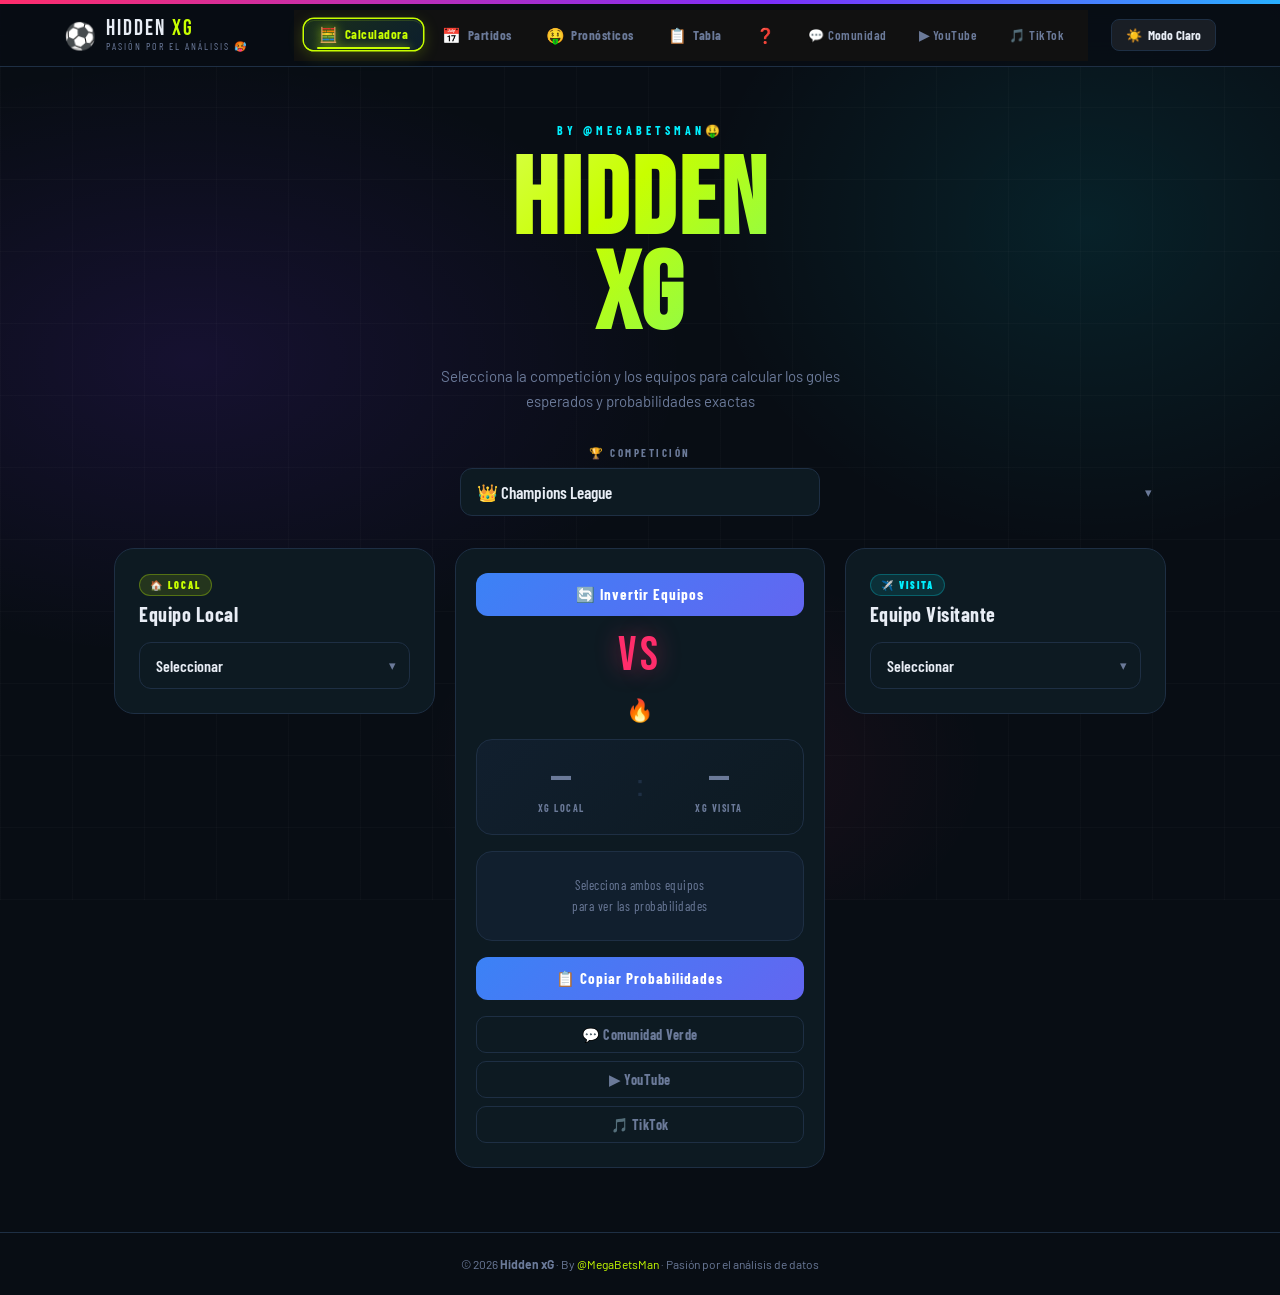
==== index.html @ baa1c7d9 "Add files via upload" ====
<!DOCTYPE html>
<html lang="es">
<head>
  <meta charset="UTF-8" />
  <meta name="viewport" content="width=device-width, initial-scale=1.0"/>
  <title>⚽Hidden xG🥵</title>
  <link rel="stylesheet" href="styles.css" />
  <link href="https://fonts.googleapis.com/css2?family=Bebas+Neue&family=Barlow+Condensed:wght@400;600;700;900&family=Barlow:wght@400;500;600&display=swap" rel="stylesheet">
</head>
<body>

<div class="bg-layer" aria-hidden="true">
  <div class="bg-gradient"></div>
  <div class="pitch-lines"></div>
</div>
<div class="top-bar" aria-hidden="true"></div>

<!-- ── NAVBAR ── -->
<nav>
  <div class="nav-inner">
    <div class="nav-brand">
      <span class="brand-icon">⚽</span>
      <div>
        <div class="brand-name">Hidden <span>xG</span></div>
        <div class="brand-sub">Pasión por el análisis 🥵</div>
      </div>
    </div>

    <button class="menu-toggle" id="menuOpen">
      <span class="tab-icon">☰</span>
    </button>

    <div class="sidebar-overlay" id="overlay"></div>

    <div class="nav-links" id="navLinks">
      <button class="menu-close" id="menuClose">×</button>
      
        <button class="nav-tab active" data-section="calc">
          <span class="tab-icon">🧮</span>
          <span class="tab-label">Calculadora</span>
        </button>
        <button class="nav-tab" data-section="matches">
          <span class="tab-icon">📅</span>
          <span class="tab-label">Partidos</span>
        </button>
        <button class="nav-tab" data-section="pronosticos">
          <span class="tab-icon">🤑</span>
          <span class="tab-label">Pronósticos</span>
        </button>
        <button class="nav-tab" data-section="tabla">
          <span class="tab-icon">📋</span>
          <span class="tab-label">Tabla</span>
        </button>
        <button class="nav-tab" data-section="tutorial">
          <span class="tab-icon">❓</span>
        </button>
        <a class="nav-link" href="https://chat.whatsapp.com/HLJLZfOYvfi7d8kvTk5khV" target="_blank" rel="noopener">💬 Comunidad</a>
        <a class="nav-link" href="https://www.youtube.com/@MegaBetsMan" target="_blank" rel="noopener">▶ YouTube</a>
        <a class="nav-link" href="https://www.tiktok.com/@megabetsman" target="_blank" rel="noopener">🎵 TikTok</a>

    </div>

    <button id="theme-toggle" class="theme-btn" aria-label="Cambiar modo">
      ☀️ <span>Modo Claro</span>
    </button>
  </div>
</nav>

<!-- ══════════ CALCULADORA ══════════ -->
<div class="section active" id="section-calc">
  <header class="hero" role="banner">
    <p class="hero-eyebrow">By @MegaBetsMan🤑</p>
    <h1 class="hero-title">Hidden<br><span>xG</span></h1>
    <p class="hero-sub">Selecciona la competición y los equipos para calcular los goles esperados y probabilidades exactas</p>
  </header>

  <main class="calculator-wrap">
      <!-- Competition Selector -->
  <div class="comp-selector-wrap">
    <label class="selector-label" for="competition">🏆 Competición</label>
    <div class="select-wrapper">
      <select id="competition">
        <!-- Europa -->        <!-- Europa -->
        <option value="ChampionsLeague">👑 Champions League</option>
        <!-- Aún NO
        <option value="EuropaLeague">👑 Europa League</option>
        <option value="ConferenceLeague">👑 Conference League</option> -->
        <option value="PremierLeague">🇽🇪 Premier League</option>

        <option value="LaLiga">🇪🇸 La Liga</option>
        <option value="SerieA">🇮🇹 Serie A</option>
        <option value="Bundesliga">🇩🇪 Bundesliga</option>
        <option value="Ligue1">🇫🇷 Ligue 1</option>
        <option value="PrimeiraLiga">🇵🇹 Primeira Liga</option>  
        <option value="Eredivise">🇳🇱 Eredivise</option>
        <option value="SüperLig">🇹🇷 Süper Lig</option>    
        <option value="JupilerProLeague">🇧🇪 Jupiler Pro League</option>
        <!-- Aún NO
        <option value="Superliga">🇩🇰 Superliga</option>
        <option value="Eliteserien">🇳🇴 Eliteserien</option>
        <option value="Allsvenskan">🇸🇪 Allsvenskan</option>-->
        <option value="LigathaAl">🇮🇱 Ligat ha'Al</option><!--
        <option value="_Premier League">🇺🇦 Premier League</option> --><!-- Ucrania xd-->
         
         
        <option value="Championship">🇽🇪 Championship</option>
        <!-- Aún NO
        <option value="SerieB">🇮🇹 Serie B</option>
        <option value="LaLigaHypermotion">🇪🇸 LaLiga Hypermotion</option> -->
        <option value="_2Bundesliga">🇩🇪 2. Bundesliga</option>
        <!-- Aún NO
        <option value="_1División">🇩🇰 1. División</option>        

        <option value="EFLCup">🏆🇽🇪 EFL Cup</option> -->
        <option value="FACup">🏆🇽🇪 FA Cup</option>
        <option value="CopaDelRey">🏆🇪🇸 Copa del Rey</option><!-- Aún NO
        <option value="CopaDeItalia">🏆🇮🇹 Copa de Italia</option>
        <option value="Pokal">🏆🇩🇪 Pokal</option> -->
        <!-- Aún NO
        <option value="ChampionsLeagueFemenina">👑 Champions League Femenina</option>
        <option value="WSL">🇽🇪 WSL</option>
        <option value="Liga F">🇪🇸 Liga F</option> -->

        <!-- América-->
        <option value="CopaLibertadores">👑 Copa Libertadores</option>         
        <option value="CopaSudamericana">👑 Copa Sudamericana</option>

        <option value="LigaProfesional">🇦🇷 Liga Profesional</option>        
        <option value="SerieABetano">🇧🇷 Serie A Betano</option>
        <option value="LigaMX">🇲🇽 Liga MX</option><!-- Aún NO
        <option value="MLS">🇺🇸 MLS</option>       
        //<option value="LigaAUF">🇺🇾 Liga AUF</option> 
        <option value="PrimeraA">🇨🇴 Primera A</option>  -->
        <option value="Liga1">🇵🇪 Liga 1</option><!-- Aún NO
        <option value="LigaPro">🇪🇨 LigaPro</option>
        <option value="PrimeraDivisión">🇵🇾 Primera División</option>
        <option value="LigaDePrimera">🇨🇱 Liga de Primera</option>  -->

        <option value="BrasileiraoSerieB">🇧🇷 Brasileirao Serie B</option>
        <!-- Aún NO
        <option value="CopaFGF">🇧🇷 Copa FGF</option>

        <option value="CopaBetanoDoBrasil">🏆🇧🇷 Copa Betano Do Brasil</option>
        <option value="CopaArgentina">🏆🇦🇷 Copa Argentina</option>
        <option value="LeaguesCup">🏆 Leagues Cup</option>

        //Asia
        <option value="LigaDeCampeonesAFC">👑 Liga de Campeones AFC</option>
        <option value="AFCChampionsLeague2">👑 AFC Champions League 2</option>
      -->
        <option value="J1League">🇯🇵 J1 League</option><!-- Aún NO
        <option value="UAELeague">🇦🇪 UAE League</option>-->
        <option value="SaudiProLeague">🇸🇦 Saudi Pro League</option>
        <option value="QatarStarsLeague">🇶🇦 Qatar Stars League</option><!-- Aún NO
        <option value="ChineseSuperLeague">🇨🇳 Chinese Super League</option>
        //África-->
        <option value="EgyptianPremierLeague">🇪🇬 Egyptian Premier League</option><!-- Aún NO
        <option value="BetwayPremiership">🇸🇩 Betway Premiership</option>
        //FIFA
        <option value="Mundial">🏆👑 Mundial</option>
        <option value="MundialDeClubes">🏆👑 Mundial de Clubes</option>
        <option value="Eurocopa">🏆 Eurocopa</option>
        <option value="CopaAmerica">🏆 Copa América</option>
        <option value="CopaOro">🏆 Copa Oro</option>
        <option value="CopaDeÁfricaDeNaciones">🏆 Copa de África de Naciones</option>
        <option value="CampeonatoAfricanoDeNaciones">🏆 Campeonato Africano de Naciones</option>

        <option value="NationsLeague">🏆 Nations League</option>
        <option value="NationsLeagueFemenina">🏆 Nations League Femenina</option>

        <option value="EurocopaFemenina">🏆 Eurocopa Femenina</option>
        <option value="CopaAmericaFemenina">🏆 Copa América Femenina</option>

        <option value="ClasificacionCONMEBOL">🌎 Clasificacion CONMEBOL</option>
        <option value="ClasificacionUEFA">🌎 Clasificacion UEFA</option>
        <option value="ClasificacionCONCACAF">🌎 Clasificacion CONCACAF</option>
        <option value="ClasificacionAFC">🌎 Clasificacion AFC</option>

        <option value="JuegosOlímpicos">🏆 Juegos Olímpicos</option>
        <option value="MundialSub20">🏆 Mundial Sub20</option>
        <option value="Mundial Femenino">🏆 Mundial Femenino</option>-->
      </select>
      <span class="select-arrow" aria-hidden="true">▾</span>
    </div>
  </div>

  <!-- VS Arena -->
  <div class="vs-arena">

    <!-- LOCAL -->
    <div class="team-panel home">
      <div class="team-panel-header">
        <span class="team-badge home-badge">🏠 LOCAL</span>
        <h3 class="team-title" id="local-title">Equipo Local</h3>
      </div>
      <div class="select-wrapper">
        <select id="local" aria-label="Equipo local"></select>
        <span class="select-arrow" aria-hidden="true">▾</span>
      </div>
      <div class="stats-card" id="StatsLocal">
        <div class="stat-row">
          <span class="stat-lbl">⚽ Goles a Favor</span>
          <span class="stat-val" id="stat-local-atk">—</span>
        </div>
        <div class="stat-row">
          <span class="stat-lbl">🛡 Goles en Contra</span>
          <span class="stat-val" id="stat-local-def">—</span>
        </div>
      </div>
    </div>

    <!-- CENTER -->
    <div class="center-panel">
      
      <button id="swapBtn" class="btn-copiar" type="button">🔄 Invertir Equipos</button>
      <div class="vs-badge">VS</div>
      <div class="vs-fire" aria-hidden="true">🔥</div>

      <!-- xG Result -->
      <div class="xg-display" id="xg-display">
        <div class="xg-score-row">
          <div class="xg-team-score home-score">
            <span class="xg-num" id="xg-num-local">—</span>
            <span class="xg-lbl">xG Local</span>
          </div>
          <div class="xg-divider">:</div>
          <div class="xg-team-score away-score">
            <span class="xg-num" id="xg-num-visita">—</span>
            <span class="xg-lbl">xG Visita</span>
          </div>
        </div>
        <!-- Hidden p kept for script.js compatibility -->
        <p id="xgLocal" style="display:none"></p>
      </div>
      
      <!-- Probabilities -->
        <div class="toCopiar probs-card" id="probs-card">
          <div class="probs-placeholder"><span>Selecciona ambos equipos<br>para ver las probabilidades</span></div>
          <p id="xgVisita"></p>
        </div>
        <div id="miContenedor">
          <button id="btnCopiar" class="btn-copiar">📋 Copiar Probabilidades</button>
        </div>
        <div class="social-links">
          <a class="social-btn wsp" href="https://chat.whatsapp.com/HLJLZfOYvfi7d8kvTk5khV" target="_blank" rel="noopener">💬 Comunidad Verde</a>
          <a class="social-btn yt" href="https://www.youtube.com/@MegaBetsMan" target="_blank" rel="noopener">▶ YouTube</a>
          <a class="social-btn tt" href="https://www.tiktok.com/@megabetsman" target="_blank" rel="noopener">🎵 TikTok</a>
        </div>
      </div>
      <div class="team-panel away">
        <div class="team-panel-header">
          <span class="team-badge away-badge">✈️ VISITA</span>
          <h3 class="team-title" id="visita-title">Equipo Visitante</h3>
        </div>
        <div class="select-wrapper">
          <select id="visita" aria-label="Equipo visitante"></select>
          <span class="select-arrow" aria-hidden="true">▾</span>
        </div>
        <div class="stats-card" id="StatsVisita">
          <div class="stat-row">
            <span class="stat-lbl">⚽ Goles a Favor</span>
            <span class="stat-val" id="stat-visita-atk">—</span>
          </div>
          <div class="stat-row">
            <span class="stat-lbl">🛡 Goles en Contra</span>
            <span class="stat-val" id="stat-visita-def">—</span>
          </div>
        </div>
      </div>
    </div>
  </main>
</div>


<!--  ════════════════════════════════════════════════════════
   MÓDULO 2 — PARTIDOS
   ════════════════════════════════════════════════════════ -->
<div class="section" id="section-matches">
  <main>
    <section class="matches-section" id="matches-section">
      <div class="matches-header">
        <div class="matches-title-row">
          <h2 class="matches-title">📅 Partidos</h2>
          <div class="matches-live-dot" id="matches-live-dot"></div>
        </div>
        <!-- ══════════ ERROR ══════════ 
        <p class="matches-sub">Resultados en vivo · Actualización cada 60 seg</p>-->
      </div>
      <div class="matches-tabs" role="tablist">
        <button class="m-tab active" data-filter="all" role="tab" aria-selected="true">🌐 Todos</button>
        
<!-- ══════════ ERROR ══════════ 
        <button class="m-tab" data-filter="live" role="tab" aria-selected="false">🔴 En Vivo <span class="live-count" id="live-count"></span></button>
-->
        <button class="m-tab" data-filter="finished" role="tab" aria-selected="false">✅ Finalizados</button>
        <button class="m-tab" data-filter="favorites" role="tab" aria-selected="false">⭐ Favoritos <span class="fav-count" id="fav-count"></span></button>
      </div>

<!-- ══════════ ERROR ══════════ 
      <div class="api-notice" id="api-notice">
        <span>🔑</span>
        <div><strong>Modo demostración</strong> — Para datos reales añade tu API key de <a href="https://dashboard.api-football.com" target="_blank" rel="noopener">api-football.com</a> en <code>matches.js</code>.</div>
        <button class="api-notice-close" onclick="this.parentElement.remove()">✕</button>
      </div>
--><!--NEW-->
<div class="date-nav" id="date-nav">
  <button class="date-btn" id="date-prev">‹</button>
  <span class="date-label" id="date-label"></span>
  <button class="date-btn" id="date-next">›</button>
</div>
      <p class="matches-click-tip">👇🏻 Haz clic en cualquier partido para ver las probabilidades xG</p>
      <div class="matches-list" id="matches-list">

        <div class="matches-loading" id="matches-loading">
          <div class="spinner"></div>
          <span>Cargando partidos…</span>
        </div>
        
      </div>
    </section>
  </main>
</div>

<!--  ════════════════════════════════════════════════════════
   MÓDULO 3 — ══════════ PRONÓSTICOS ══════════
   ════════════════════════════════════════════════════════ -->
<div class="section" id="section-pronosticos">
  <main class="section-inner">
    <div class="pron-header">
      <h2 class="pron-title">🤑 Pronósticos Sugeridos</h2>
      <p class="pron-sub">Picks ordenados por la mayor diferencia de probabilidad entre un equipo y su rival</p>
    </div>
    <div id="pron-list" class="pron-list">
      <div class="pron-loading">
        <div class="spinner"></div>
        <span>Esperando partidos…</span>
      </div>
    </div>
  </main>`;
  <!--
  <main class="section-inner">
    <div class="section-placeholder">
      <div class="placeholder-icon">🤑</div>
      <h2>Pronósticos Sugeridos</h2>
      <p>Próximamente — análisis automático de los mejores picks del día.</p>
    </div>
  </main>
-->
</div>

<!-- ══════════ TABLA ══════════ -->
<div class="section" id="section-tabla">
  <main class="section-inner">
    <div class="tabla-header">
      <h2 class="tabla-title">📋 Tabla de Equipos</h2>
      <p class="tabla-sub">Ordenados por <strong>Índice xG</strong> (Ataque + Defensa [EN CAMPO NEUTRAL]), de mayor a menor</p>
    </div>
    <div class="tabla-league-selector">
      <label class="selector-label" for="tabla-liga">🏆 Selecciona una Liga</label>
      <div class="select-wrapper tabla-select-wrap">
        <select id="tabla-liga">
            <!-- Europa -->        <!-- Europa -->
        <option value="ChampionsLeague">👑 Champions League</option>
        <!-- Aún NO
        <option value="EuropaLeague">👑 Europa League</option>
        <option value="ConferenceLeague">👑 Conference League</option> -->
        <option value="PremierLeague">🇽🇪 Premier League</option>

        <option value="LaLiga">🇪🇸 La Liga</option>
        <option value="SerieA">🇮🇹 Serie A</option>
        <option value="Bundesliga">🇩🇪 Bundesliga</option>
        <option value="Ligue1">🇫🇷 Ligue 1</option>
        <option value="PrimeiraLiga">🇵🇹 Primeira Liga</option>  
        <option value="Eredivise">🇳🇱 Eredivise</option>
        <option value="SüperLig">🇹🇷 Süper Lig</option>    
        <option value="JupilerProLeague">🇧🇪 Jupiler Pro League</option>
        <!-- Aún NO
        <option value="Superliga">🇩🇰 Superliga</option>
        <option value="Eliteserien">🇳🇴 Eliteserien</option>
        <option value="Allsvenskan">🇸🇪 Allsvenskan</option>-->
        <option value="LigathaAl">🇮🇱 Ligat ha'Al</option><!--
        <option value="_Premier League">🇺🇦 Premier League</option> --><!-- Ucrania xd-->
         
         
        <option value="Championship">🇽🇪 Championship</option>
        <!-- Aún NO
        <option value="SerieB">🇮🇹 Serie B</option>
        <option value="LaLigaHypermotion">🇪🇸 LaLiga Hypermotion</option> -->
        <option value="_2Bundesliga">🇩🇪 2. Bundesliga</option>
        <!-- Aún NO
        <option value="_1División">🇩🇰 1. División</option>        

        <option value="EFLCup">🏆🇽🇪 EFL Cup</option> -->
        <option value="FACup">🏆🇽🇪 FA Cup</option>
        <option value="CopaDelRey">🏆🇪🇸 Copa del Rey</option><!-- Aún NO
        <option value="CopaDeItalia">🏆🇮🇹 Copa de Italia</option>
        <option value="Pokal">🏆🇩🇪 Pokal</option> -->
        <!-- Aún NO
        <option value="ChampionsLeagueFemenina">👑 Champions League Femenina</option>
        <option value="WSL">🇽🇪 WSL</option>
        <option value="Liga F">🇪🇸 Liga F</option> -->

        <!-- América-->
        <option value="CopaLibertadores">👑 Copa Libertadores</option>         
        <option value="CopaSudamericana">👑 Copa Sudamericana</option>

        <option value="LigaProfesional">🇦🇷 Liga Profesional</option>        
        <option value="SerieABetano">🇧🇷 Serie A Betano</option>
        <option value="LigaMX">🇲🇽 Liga MX</option><!-- Aún NO
        <option value="MLS">🇺🇸 MLS</option>       
        //<option value="LigaAUF">🇺🇾 Liga AUF</option> 
        <option value="PrimeraA">🇨🇴 Primera A</option>  -->
        <option value="Liga1">🇵🇪 Liga 1</option><!-- Aún NO
        <option value="LigaPro">🇪🇨 LigaPro</option>
        <option value="PrimeraDivisión">🇵🇾 Primera División</option>
        <option value="LigaDePrimera">🇨🇱 Liga de Primera</option>  -->

        <option value="BrasileiraoSerieB">🇧🇷 Brasileirao Serie B</option>
        <!-- Aún NO
        <option value="CopaFGF">🇧🇷 Copa FGF</option>

        <option value="CopaBetanoDoBrasil">🏆🇧🇷 Copa Betano Do Brasil</option>
        <option value="CopaArgentina">🏆🇦🇷 Copa Argentina</option>
        <option value="LeaguesCup">🏆 Leagues Cup</option>

        //Asia
        <option value="LigaDeCampeonesAFC">👑 Liga de Campeones AFC</option>
        <option value="AFCChampionsLeague2">👑 AFC Champions League 2</option>
      -->
        <option value="J1League">🇯🇵 J1 League</option><!-- Aún NO
        <option value="UAELeague">🇦🇪 UAE League</option>-->
        <option value="SaudiProLeague">🇸🇦 Saudi Pro League</option>
        <option value="QatarStarsLeague">🇶🇦 Qatar Stars League</option><!-- Aún NO
        <option value="ChineseSuperLeague">🇨🇳 Chinese Super League</option>
        //África-->
        <option value="EgyptianPremierLeague">🇪🇬 Egyptian Premier League</option><!-- Aún NO
        <option value="BetwayPremiership">🇸🇩 Betway Premiership</option>
        //FIFA
        <option value="Mundial">🏆👑 Mundial</option>
        <option value="MundialDeClubes">🏆👑 Mundial de Clubes</option>
        <option value="Eurocopa">🏆 Eurocopa</option>
        <option value="CopaAmerica">🏆 Copa América</option>
        <option value="CopaOro">🏆 Copa Oro</option>
        <option value="CopaDeÁfricaDeNaciones">🏆 Copa de África de Naciones</option>
        <option value="CampeonatoAfricanoDeNaciones">🏆 Campeonato Africano de Naciones</option>

        <option value="NationsLeague">🏆 Nations League</option>
        <option value="NationsLeagueFemenina">🏆 Nations League Femenina</option>

        <option value="EurocopaFemenina">🏆 Eurocopa Femenina</option>
        <option value="CopaAmericaFemenina">🏆 Copa América Femenina</option>

        <option value="ClasificacionCONMEBOL">🌎 Clasificacion CONMEBOL</option>
        <option value="ClasificacionUEFA">🌎 Clasificacion UEFA</option>
        <option value="ClasificacionCONCACAF">🌎 Clasificacion CONCACAF</option>
        <option value="ClasificacionAFC">🌎 Clasificacion AFC</option>

        <option value="JuegosOlímpicos">🏆 Juegos Olímpicos</option>
        <option value="MundialSub20">🏆 Mundial Sub20</option>
        <option value="Mundial Femenino">🏆 Mundial Femenino</option>-->
      </select>
        <span class="select-arrow" aria-hidden="true">▾</span>
      </div>
    </div>

    <div id="tabla-container" class="tabla-container">
      <div class="tabla-empty-state">
        <span class="tabla-empty-icon">👆</span>
        <p>Selecciona una liga para ver la tabla</p>
      </div>
    </div>

  </main>
</div>

<!--SECTION little AYUDA-->
<div class="section" id="section-tutorial">
  <main class="section-inner">
    <div class="ayuda-container">
      <header class="ayuda-header">
        <h2>Tutorial de cómo GANAR 🤑</h2>
        <p>Añadamos más emoción a cada partido.</p>
      </header>
  
      <div class="ayuda-grid">
        <div class="ayuda-card"><br><br>
          <div class="icon">🌞</div>
          <h3>1. Usar sólo dinero que no duela perder</h3>
        <!--
          <p>Pero con las estadísticas avanzadas como <strong>xG</strong> y <strong>xGOT</strong> podremos hallar tendencias ofensivas para cada equipo.</p>
    -->    
        </div>
  
        <div class="ayuda-card"><br><br>
          <div class="icon">🆓</div>
          <h3>2. Hacer caso a los picks GRATUITOS</h3>
<!--
          <p>Utiliza plataformas como SofaScore u Opta. Automatiza la extracción de datos con scripts para identificar patrones antes que nadie.</p>
    -->    
        </div>
  
        <div class="ayuda-card warning"><br><br>
          <div class="icon">🥺</div>
          <h3>3. Unirse a la comunidad para ajustar juntos</h3>
    <!--
          <p>La estadística es un apoyo, no una garantía. El fútbol es maravillosamente impredecible y nunca se tendrá una certeza absoluta sobre un resultado.</p>
        -->
        </div>
      </div>
  
      <footer class="ayuda-footer"><br><br>
        <h1><strong>Nota de Salud:</strong> El análisis deportivo es un hobby apasionante, pero el exceso puede ser dañino. Mantén el equilibrio. La mejor jugada es tener buena salud. 🛡️</h1>
      </footer>
    </div>
  </main>
</div>

<footer class="site-footer">
  <p>© 2026 <strong>Hidden xG</strong> · By <a href="https://www.youtube.com/@MegaBetsMan" target="_blank">@MegaBetsMan</a> · Pasión por el análisis de datos</p>
</footer>

<script src="script.js"></script>
<script src="matches.js"></script>

<script>
(function() {
  /* ── Stats patch ── */
  function patchStats(id, atkId, defId) {
    const el = document.getElementById(id);
    if (!el) return;
    const obs = new MutationObserver(() => {
      const html = el.innerHTML;
      const atkM = html.match(/Goles a Favor:\s*([\d.\-]+)/);
      const defM = html.match(/Goles en Contra:\s*([\d.\-]+)/);
      const aEl = document.getElementById(atkId);
      const dEl = document.getElementById(defId);
      if (aEl && atkM) aEl.textContent = atkM[1];
      if (dEl && defM) dEl.textContent = defM[1];
      el.style.display = 'none';
    });
    obs.observe(el, { childList: true, subtree: true, characterData: true });
  }
  patchStats('StatsLocal',  'stat-local-atk',  'stat-local-def');
  patchStats('StatsVisita', 'stat-visita-atk', 'stat-visita-def');

  /* ── xG score patch ── */
  const xgLocalEl = document.getElementById('xgLocal');
  const numLocal  = document.getElementById('xg-num-local');
  const numVisita = document.getElementById('xg-num-visita');
  new MutationObserver(() => {
    const raw   = xgLocalEl.textContent.trim();
    const parts = raw.split(' vs ');
    if (parts.length === 2) {
      numLocal.textContent  = parts[0];
      numVisita.textContent = parts[1];
      const l = parseFloat(parts[0]), v = parseFloat(parts[1]);
      numLocal.style.color  = l > v ? 'var(--lime)' : l < v ? 'var(--muted-fg)' : 'var(--cyan)';
      numVisita.style.color = v > l ? 'var(--lime)' : v < l ? 'var(--muted-fg)' : 'var(--cyan)';
      document.getElementById('xg-display').classList.add('has-result');
      document.getElementById('probs-card').classList.add('has-result');
    }
  }).observe(xgLocalEl, { childList: true, subtree: true, characterData: true });

  /* ── Theme label sync ── */
  const themeBtn = document.getElementById('theme-toggle');
  if (themeBtn) {
    themeBtn.addEventListener('click', () => {
      const isLight = document.body.classList.contains('light-mode');
      const span = themeBtn.querySelector('span');
      if (span) span.textContent = isLight ? 'Modo Claro' : 'Modo Oscuro';
    });
  }


  /* ── Ordenar competiciones alfabéticamente ── */
  document.querySelectorAll('select#competition, select#tabla-liga').forEach(sel => {
    const placeholder = sel.querySelector('option[value=""]');
    const opts = Array.from(sel.querySelectorAll('option:not([value=""])'));
    opts.sort((a, b) =>
      a.textContent.replace(/[^\p{L}\p{N} ]/gu, '').trim()
        .localeCompare(b.textContent.replace(/[^\p{L}\p{N} ]/gu, '').trim(), 'es', { sensitivity: 'base' })
    );
    sel.innerHTML = '';
    if (placeholder) sel.appendChild(placeholder);
    opts.forEach(o => sel.appendChild(o));
  });
  
})();

</script>

</body>
</html>
---- styles.css ----
/* ═══════════════════════════════════════════════════
   HIDDEN xG — PREMIUM REDESIGN
   Preserva todas las variables y clases del script.js
   ═══════════════════════════════════════════════════ */

/* ── GOOGLE FONTS (fallback si no carga el link en HTML) */
@import url('https://fonts.googleapis.com/css2?family=Bebas+Neue&family=Barlow+Condensed:wght@400;600;700;900&family=Barlow:wght@400;500;600&display=swap');

/* ── TOKENS DARK (default) ─────────────────────────── */
:root {
  /* Brand palette — idénticas a las originales */
  --lime:   #C8FF00;
  --cyan:   #00F0FF;
  --reallyhot: #FF2D6B; 
  --hot:    #2dfff4; /*--hot:    #FF2D6B;*/
  --purple: #7B2FFF;
  --orange: #FF6B00;
  --dark:   #050A0E;
  --card:   #0D1A22;
  --glass:  rgba(255,255,255,0.07);

  /* Semantic tokens dark */
  --bg-body:      #080D14;
  --bg-card:      #0D1A22;
  --bg-card2:     #111f2e;
  --text-main:    #E8EDF5;
  --text-muted:   #6B7A99;
  --border-color: #1e2f44;
  --muted-fg:     #6B7A99;

  /* Glow shortcuts */
  --glow-lime:   0 0 24px rgba(200,255,0,0.35);
  --glow-cyan:   0 0 24px rgba(0,240,255,0.35);
  --glow-hot:    0 0 24px rgba(45, 223, 255, 0.45);
  --glow-reallyhot:    0 0 24px rgba(255,45,107,0.45);
}

/*CSS rápido: NEW*/
.date-nav {
  display: flex; align-items: center; justify-content: center;
  gap: 12px; margin-bottom: 1rem;
}
.date-btn {
  background: var(--bg-card2); border: 1.5px solid var(--border-color);
  border-radius: 8px; color: var(--text-main);
  font-size: 20px; width: 36px; height: 36px;
  cursor: pointer; transition: all 0.2s;
}
.date-btn:hover { border-color: var(--lime); color: var(--lime); }
.date-label {
  font-family: 'Bebas Neue', sans-serif;
  font-size: 20px; letter-spacing: 1px; color: var(--text-main);
  min-width: 120px; text-align: center;
}

/* ── MENUCITO ──────────────────────────────────── */
@media (max-width: 768px) {
  /* Botón para abrir: asegúrate que sea visible */
  .menu-toggle {
    display: block !important;
    position: fixed;
    top: 15px;
    left: 15px;
    z-index: 1100; /* Por encima de todo */
    background: #32cd32; /* Tu color lima */
    color: black;
    border: none;
    border-radius: 5px;
    padding: 10px 15px;
    font-weight: bold;
  }

  /* El Menú Lateral */
  .nav-links {
    display: flex !important; /* Forzamos el flex */
    flex-direction: column !important;
    position: fixed !important;
    top: 0;
    left: 0;
    width: 280px; 
    height: 100vh;
    background: #111 !important; /* Fondo sólido para que no sea transparente */
    z-index: 2000 !important; /* MUY ALTO para estar sobre el overlay */
    padding: 80px 20px 20px 20px;
    transition: transform 0.4s cubic-bezier(0.4, 0, 0.2, 1);
    transform: translateX(-110%); /* Aseguramos que esté fuera */
    box-shadow: 10px 0 20px rgba(0,0,0,0.8);
    overflow-y: auto; /* Por si tienes muchas ligas, que se pueda hacer scroll */
  }

  /* CLASE ACTIVA: Esta es la que hace que aparezca */
  .nav-links.active {
    transform: translateX(0) !important;
  }

  /* La capa oscura (Overlay) */
  .sidebar-overlay {
    position: fixed;
    top: 0;
    left: 0;
    width: 100%;
    height: 100%;
    background: rgba(0, 0, 0, 0.8);
    z-index: 1500 !important; /* Debajo del menú (2000), pero sobre el resto */
    display: none;
  }

  .sidebar-overlay.active {
    display: block !important;
  }

  /* Ajuste de los botones para que ocupen el ancho */
  .nav-tab, .nav-link {
    display: flex !important;
    width: 100%;
    margin-bottom: 10px;
    padding: 15px !important;
    background: rgba(255,255,255,0.05);
    border-radius: 8px;
    text-align: left;
    color: white !important;
    text-decoration: none;
  }
}

/* --- DISEÑO DESKTOP (Tu estilo actual mejorado) --- */
.nav-links {
  display: flex;
  align-items: center;
  gap: 15px;
  background: #111;
  padding: 10px;
}
.menu-toggle, .menu-close { display: none; } /* Escondidos en PC */

/* --- DISEÑO MÓVIL (Menú Lateral) --- */
@media (max-width: 768px) {
  .menu-toggle {
    display: block;
    position: fixed;
    top: 15px;
    left: 15px;
    z-index: 100;
    background: var(--lime, #32cd32);
    border: none;
    border-radius: 8px;
    padding: 8px 12px;
    font-size: 24px;
    cursor: pointer;
  }

  .nav-links {
    position: fixed;
    top: 0;
    left: 0;
    width: 280px; /* Ancho del menú */
    height: 100vh;
    flex-direction: column;
    align-items: flex-start;
    background: #0f121a; /* Color oscuro profesional */
    z-index: 1000;
    padding: 60px 20px;
    transition: transform 0.3s ease-in-out;
    transform: translateX(-100%); /* Escondido a la izquierda */
    box-shadow: 5px 0 15px rgba(0,0,0,0.5);
  }

  .nav-links.active {
    transform: translateX(0); /* Se desliza hacia adentro */
  }

  .menu-close {
    display: block;
    position: absolute;
    top: 15px;
    right: 15px;
    font-size: 30px;
    color: white;
    background: none;
    border: none;
  }

  .sidebar-overlay {
    display: none;
    position: fixed;
    top: 0;
    left: 0;
    width: 100vw;
    height: 100vh;
    background: rgba(0,0,0,0.7);
    z-index: 999;
  }

  .sidebar-overlay.active { display: block; }

  /* Ajuste de botones dentro del menú */
  .nav-tab, .nav-link {
    width: 100%;
    justify-content: flex-start;
    padding: 12px;
    border-bottom: 1px solid #222;
  }
}

/* ── TOKENS LIGHT ──────────────────────────────────── */
.light-mode {
  --lime:   #5a8000;
  --cyan:   #006b73;
  --dark:   #d4eaf7;
  --card:   #ffffff;
  --glass:  rgba(0,0,0,0.06);

  --bg-body:      #f0f4f8;
  --bg-card:      #ffffff;
  --bg-card2:     #e8eef6;
  --text-main:    #0f172a;
  --text-muted:   #64748b;
  --border-color: #cbd5e1;
  --muted-fg:     #94a3b8;

  --glow-lime: 0 4px 16px rgba(90,128,0,0.18);
  --glow-cyan: 0 4px 16px rgba(0,107,115,0.18);
}

/* ── SECTION ───────────────────────────────────── */
.section { display: none; }
.section.active { display: block; }

/* ── RESET & BASE ───────────────────────────────────── */
*, *::before, *::after { box-sizing: border-box; margin: 0; padding: 0; }

html { scroll-behavior: smooth; }

body {
  font-family: 'Barlow', Arial, sans-serif;
  background: var(--bg-body);
  color: var(--text-main);
  min-height: 100vh;
  overflow-x: hidden;
  transition: background 0.35s ease, color 0.35s ease;
}

/* ── ANIMATED BACKGROUND ────────────────────────────── */
.bg-layer {
  position: fixed;
  inset: 0;
  z-index: 0;
  pointer-events: none;
}
.bg-gradient {
  position: absolute;
  inset: 0;
  background:
    radial-gradient(ellipse 70% 60% at 15% 40%, rgba(123,47,255,0.12) 0%, transparent 55%),
    radial-gradient(ellipse 55% 65% at 85% 25%, rgba(0,240,255,0.09) 0%, transparent 55%),
    radial-gradient(ellipse 40% 40% at 55% 85%, rgba(255,45,107,0.08) 0%, transparent 55%),
    var(--bg-body);
  transition: background 0.35s ease;
}
.pitch-lines {
  position: absolute;
  inset: 0;
  background-image:
    repeating-linear-gradient(90deg, rgba(255,255,255,0.018) 0, rgba(255,255,255,0.018) 1px, transparent 1px, transparent 72px),
    repeating-linear-gradient(0deg,  rgba(255,255,255,0.018) 0, rgba(255,255,255,0.018) 1px, transparent 1px, transparent 72px);
}
.light-mode .pitch-lines {
  background-image:
    repeating-linear-gradient(90deg, rgba(0,0,0,0.04) 0, rgba(0,0,0,0.04) 1px, transparent 1px, transparent 72px),
    repeating-linear-gradient(0deg,  rgba(0,0,0,0.04) 0, rgba(0,0,0,0.04) 1px, transparent 1px, transparent 72px);
}

/* ── TOP ACCENT BAR ─────────────────────────────────── */
.top-bar {
  position: relative;
  z-index: 10;
  height: 4px;
  background: linear-gradient(90deg, var(--reallyhot), var(--purple), var(--cyan), var(--lime), var(--cyan), var(--reallyhot));
  background-size: 300% 100%;
  animation: barSlide 5s linear infinite;
}
@keyframes barSlide {
  0%   { background-position: 0% }
  100% { background-position: 300% }
}

/* ── FLOATING BALLS ─────────────────────────────────── */
/* FLOATING BALLS */
.ball{position:fixed;font-size:24px;opacity:0.18;animation:floatBall linear infinite;pointer-events:none;z-index:0}
@keyframes floatBall{
  0%{
    transform:translateY(110vh) 
    rotate(0deg);
    opacity: 1;
  }
  100%{
    transform:translateY(-220vh) rotate(720deg);
    opacity: 0;
  }
  }

/* ── NAVBAR ─────────────────────────────────────────── */
nav {
  position: sticky;
  top: 0;
  z-index: 100;
  background: rgba(8,13,20,0.82);
  backdrop-filter: blur(18px);
  -webkit-backdrop-filter: blur(18px);
  border-bottom: 1px solid var(--border-color);
  transition: background 0.35s;
}
.light-mode nav {
  background: rgba(240,244,248,0.88);
}
.nav-inner {
  max-width: 1200px;
  margin: 0 auto;
  display: flex;
  align-items: center;
  justify-content: space-between;
  padding: 0 1.5rem;
  height: 62px;
  gap: 1rem;
}
.nav-brand {
  display: flex;
  align-items: center;
  gap: 10px;
  text-decoration: none;
  flex-shrink: 0;
}
.brand-icon { font-size: 26px; line-height: 1; }
.brand-name {
  font-family: 'Bebas Neue', sans-serif;
  font-size: 22px;
  letter-spacing: 2px;
  color: var(--text-main);
  line-height: 1;
}
.brand-name span { color: var(--lime); }
.brand-sub {
  font-family: 'Barlow Condensed', sans-serif;
  font-size: 10px;
  letter-spacing: 2px;
  text-transform: uppercase;
  color: var(--text-muted);
}
.nav-links {
  display: flex;
  gap: 4px;
  flex-shrink: 0;
}
.nav-link {
  font-family: 'Barlow Condensed', sans-serif;
  font-size: 13px;
  font-weight: 600;
  letter-spacing: .5px;
  color: var(--text-muted);
  text-decoration: none;
  padding: 6px 14px;
  border-radius: 8px;
  transition: background 0.2s, color 0.2s;
}
.nav-link:hover { background: var(--glass); color: var(--text-main); }

/* Theme toggle */
.theme-btn {
  display: flex;
  align-items: center;
  gap: 6px;
  background: var(--glass);
  border: 1px solid var(--border-color);
  color: var(--text-main);
  font-family: 'Barlow Condensed', sans-serif;
  font-size: 13px;
  font-weight: 700;
  padding: 7px 14px;
  border-radius: 8px;
  cursor: pointer;
  transition: all 0.2s;
  flex-shrink: 0;
  white-space: nowrap;
}
.theme-btn:hover {
  background: rgba(200,255,0,0.12);
  border-color: var(--lime);
  color: var(--lime);
}

/* ── HERO ───────────────────────────────────────────── */
.hero {
  position: relative;
  z-index: 2;
  text-align: center;
  padding: 3.5rem 1.5rem 2rem;
}
.hero-eyebrow {
  font-family: 'Barlow Condensed', sans-serif;
  font-size: 12px;
  font-weight: 700;
  letter-spacing: 4px;
  text-transform: uppercase;
  color: var(--cyan);
  margin-bottom: 1rem;
  animation: fadeDown 0.6s ease both;
}
.hero-title {
  font-family: 'Bebas Neue', sans-serif;
  font-size: clamp(64px, 12vw, 108px);
  line-height: 0.88;
  letter-spacing: 3px;
  background: linear-gradient(135deg, #fff 0%, var(--lime) 45%, var(--cyan) 100%);
  -webkit-background-clip: text;
  -webkit-text-fill-color: transparent;
  background-clip: text;
  margin-bottom: 1.25rem;
  animation: fadeDown 0.6s 0.1s ease both;
}
.light-mode .hero-title {
  background: linear-gradient(135deg, #0f172a 0%, var(--lime) 50%, var(--cyan) 100%);
  -webkit-background-clip: text;
  background-clip: text;
}
.hero-title span { display: block; }
.hero-sub {
  font-size: 15px;
  color: var(--text-muted);
  max-width: 420px;
  margin: 0 auto;
  line-height: 1.65;
  animation: fadeDown 0.6s 0.2s ease both;
}
@keyframes fadeDown {
  from { opacity: 0; transform: translateY(-12px); }
  to   { opacity: 1; transform: translateY(0); }
}

/* ── CALCULATOR WRAPPER ─────────────────────────────── */
.calculator-wrap {
  position: relative;
  z-index: 2;
  max-width: 1100px;
  margin: 0 auto;
  padding: 0 1.5rem 4rem;
}

/* ── COMPETITION SELECTOR ───────────────────────────── */
.comp-selector-wrap {
  
  display: flex;
  flex-direction: column;
  align-items: center;
  gap: 8px;
  margin-bottom: 2rem;
  animation: fadeDown 0.5s 0.25s ease both;
}
.selector-label {
  
  font-family: 'Barlow Condensed', sans-serif;
  font-size: 11px;
  font-weight: 700;
  letter-spacing: 2.5px;
  text-transform: uppercase;
  color: var(--text-muted);
}

/* ── SELECT WRAPPER ─────────────────────────────────── */
.select-wrapper {
  display: flex; justify-content: center; align-items: center;
  position: relative;
  width: 100%;
}
.select-wrapper .select-arrow {
  position: absolute;
  right: 14px;
  top: 50%;
  transform: translateY(-50%);
  pointer-events: none;
  color: var(--text-muted);
  font-size: 13px;
  transition: color 0.2s;
}

/* ── ALL SELECTS ────────────────────────────────────── */
select {
  width: 100%;
  appearance: none;
  -webkit-appearance: none;
  background: var(--bg-card);
  border: 1.5px solid var(--border-color);
  color: var(--text-main);
  font-family: 'Barlow Condensed', sans-serif;
  font-size: 16px;
  font-weight: 600;
  padding: 13px 44px 13px 16px;
  border-radius: 12px;
  cursor: pointer;
  transition: border-color 0.2s, box-shadow 0.2s, background 0.35s;
  outline: none;
}
select:hover  { border-color: rgba(200,255,0,0.4); }
select:focus  {
  border-color: var(--lime);
  box-shadow: 0 0 0 3px rgba(200,255,0,0.15);
}
select option { background: var(--bg-card); color: var(--text-main); }

#competition {
  min-width: 260px;
  max-width: 360px;
  font-size: 17px;
}

/* ── VS ARENA GRID ──────────────────────────────────── */
.vs-arena {
  display: grid;
  grid-template-columns: 1fr 1.15fr 1fr;
  gap: 1.25rem;
  align-items: start;
  animation: fadeDown 0.5s 0.3s ease both;
}

/* ── TEAM PANELS ────────────────────────────────────── */
.team-panel {
  background: var(--bg-card);
  border: 1.5px solid var(--border-color);
  border-radius: 20px;
  padding: 1.5rem;
  transition: border-color 0.3s, box-shadow 0.3s, background 0.35s;
}
.team-panel.home:hover {
  border-color: rgba(200,255,0,0.35);
  box-shadow: var(--glow-lime);
}
.team-panel.away:hover {
  border-color: rgba(0,240,255,0.35);
  box-shadow: var(--glow-cyan);
}
.team-panel-header {
  margin-bottom: 1rem;
}
.team-badge {
  display: inline-block;
  font-family: 'Barlow Condensed', sans-serif;
  font-size: 10px;
  font-weight: 900;
  letter-spacing: 2px;
  text-transform: uppercase;
  padding: 4px 10px;
  border-radius: 20px;
  margin-bottom: 6px;
}
.home-badge {
  background: rgba(200,255,0,0.12);
  color: var(--lime);
  border: 1px solid rgba(200,255,0,0.3);
}
.away-badge {
  background: rgba(0,240,255,0.10);
  color: var(--cyan);
  border: 1px solid rgba(0,240,255,0.25);
}
.team-title {
  font-family: 'Barlow Condensed', sans-serif;
  font-size: 20px;
  font-weight: 700;
  letter-spacing: .5px;
  color: var(--text-main);
}

/* Stats card */
.stats-card {
  margin-top: 1rem;
  background: var(--bg-card2);
  border: 1px solid var(--border-color);
  border-radius: 12px;
  padding: 0.875rem 1rem;
  display: flex;
  flex-direction: column;
  gap: 8px;
  transition: background 0.35s;
}
.stat-row {
  display: flex;
  justify-content: space-between;
  align-items: center;
  font-size: 13px;
}
.stat-lbl { color: var(--text-muted); font-family: 'Barlow Condensed', sans-serif; font-weight: 600; letter-spacing: .5px; }
.stat-val { font-family: 'Barlow Condensed', sans-serif; font-size: 16px; font-weight: 700; color: var(--lime); }

/* Hide raw script.js text in stats panels */
#StatsLocal, #StatsVisita { display: none !important; }

/* ── CENTER PANEL ───────────────────────────────────── */
.center-panel {
  background: var(--bg-card);
  border: 1.5px solid var(--border-color);
  border-radius: 20px;
  padding: 1.5rem 1.25rem;
  display: flex;
  flex-direction: column;
  align-items: center;
  gap: 1rem;
  transition: background 0.35s, border-color 0.3s;
}

/* VS Badge */
.vs-badge {
  font-family: 'Bebas Neue', sans-serif;
  font-size: 48px;
  letter-spacing: 4px;
  color: var(--reallyhot);
  text-shadow: var(--glow-reallyhot);
  line-height: 1;
}
.vs-fire {
  font-size: 22px;
  animation: shake 0.55s ease-in-out infinite alternate;
}
@keyframes shake {
  from { transform: rotate(-6deg) scale(1); }
  to   { transform: rotate( 6deg) scale(1.12); }
}

/* xG Score Display */
.xg-display {
  width: 100%;
  background: linear-gradient(135deg, var(--bg-card2), var(--bg-card));
  border: 1px solid var(--border-color);
  border-radius: 16px;
  padding: 1.25rem 1rem;
  transition: border-color 0.3s, box-shadow 0.3s;
}
.xg-display.has-result {
  border-color: rgba(200,255,0,0.3);
  box-shadow: 0 4px 20px rgba(200,255,0,0.1);
}
.xg-score-row {
  display: flex;
  align-items: center;
  justify-content: space-between;
  gap: 8px;
}
.xg-team-score {
  display: flex;
  flex-direction: column;
  align-items: center;
  flex: 1;
}
.xg-num {
  font-family: 'Bebas Neue', sans-serif;
  font-size: 40px;
  line-height: 1;
  color: var(--text-muted);
  transition: color 0.4s, text-shadow 0.4s;
}
.xg-num[style*="color"] { /* when script.js adds result */ text-shadow: 0 0 16px currentColor; }
.xg-lbl {
  font-family: 'Barlow Condensed', sans-serif;
  font-size: 10px;
  font-weight: 700;
  letter-spacing: 1.5px;
  text-transform: uppercase;
  color: var(--text-muted);
  margin-top: 2px;
}
.xg-divider {
  font-family: 'Bebas Neue', sans-serif;
  font-size: 32px;
  color: var(--border-color);
  flex-shrink: 0;
}

/* Hidden p#xgLocal — kept for script.js compat */
#xgLocal { display: none !important; }

/* ── PROBABILITIES CARD ──────────────────────────────── */
.probs-card {
  width: 100%;
  background: var(--bg-card2);
  border: 1px solid var(--border-color);
  border-radius: 16px;
  padding: 1.1rem 1.25rem;
  transition: border-color 0.3s, background 0.35s;
  min-height: 90px;
  display: flex;
  flex-direction: column;
  align-items: center;
  justify-content: center;
}
.probs-card.has-result {
  align-items: flex-start;
  justify-content: flex-start;
}
.probs-placeholder {
  text-align: center;
  font-family: 'Barlow Condensed', sans-serif;
  font-size: 13px;
  color: var(--text-muted);
  text-align: center;
  line-height: 1.6;
  letter-spacing: .5px;
}
.probs-card.has-result .probs-placeholder {  text-align: center; display: none; }

/* Style the raw pre-line text from script.js */
#xgVisita {
  text-align: center;
  white-space: pre-line;
  line-height: 1.8;
  font-family: 'Barlow Condensed', sans-serif;
  font-size: 14px;
  font-weight: 600;
  color: var(--text-main);
  width: 100%;
  letter-spacing: .3px;
}
#xgVisita:empty { display: none; }

/* ── COPY BUTTON ─────────────────────────────────────── */
#miContenedor { width: 100%; }
.btn-copiar {
  display: block;
  width: 100%;
  padding: 12px 20px;
  background: linear-gradient(135deg, #3b82f6, #6366f1);
  color: #fff;
  border: none;
  border-radius: 12px;
  font-family: 'Barlow Condensed', sans-serif;
  font-size: 15px;
  font-weight: 700;
  letter-spacing: 1px;
  cursor: pointer;
  transition: transform 0.2s, box-shadow 0.2s, background 0.2s;
}
.btn-copiar:hover {
  transform: translateY(-2px);
  box-shadow: 0 8px 24px rgba(99,102,241,0.45);
}
.btn-copiar:active { transform: translateY(0); }
.light-mode .btn-copiar {
  background: linear-gradient(135deg, #1e40af, #4f46e5);
}

/* ── SOCIAL LINKS ────────────────────────────────────── */
.social-links {
  display: flex;
  flex-direction: column;
  gap: 8px;
  width: 100%;
}
.social-btn {
  display: block;
  text-align: center;
  text-decoration: none;
  font-family: 'Barlow Condensed', sans-serif;
  font-size: 14px;
  font-weight: 700;
  letter-spacing: .5px;
  padding: 9px 16px;
  border-radius: 10px;
  border: 1.5px solid var(--border-color);
  transition: all 0.2s;
  color: var(--text-muted);
}
.social-btn.wsp:hover { border-color: #25D366; color: #25D366; background: rgba(37,211,102,0.08); }
.social-btn.yt:hover  { border-color: #FF0000; color: #FF0000; background: rgba(255,0,0,0.08); }
.social-btn.tt:hover  { border-color: #c300ff; color: #c300ff; background: rgba(195,0,255,0.08); }

/* ── FOOTER ──────────────────────────────────────────── */
.site-footer {
  position: relative;
  z-index: 2;
  text-align: center;
  padding: 1.5rem 1rem;
  font-size: 12px;
  color: var(--text-muted);
  border-top: 1px solid var(--border-color);
}
.site-footer a { color: var(--lime); text-decoration: none; }
.site-footer a:hover { text-decoration: underline; }

/* ── RESPONSIVE ──────────────────────────────────────── */
@media (max-width: 820px) {
  .vs-arena {
    grid-template-columns: 1fr;
    gap: 1rem;
  }
  .center-panel { order: 3; }
  .team-panel.home { order: 1; }
  .team-panel.away { order: 2; }
  .nav-links { display: none; }
  .hero-title { font-size: clamp(56px, 18vw, 80px); }
}
@media (max-width: 480px) {
  .nav-inner { padding: 0 1rem; }
  .calculator-wrap { padding: 0 1rem 3rem; }
}

/* ═══════════════════════════════════════════════════
   NAV TABS — DISEÑO PREMIUM
   ═══════════════════════════════════════════════════ */
.nav-tab {
  position: relative;
  display: flex;
  align-items: center;
  gap: 6px;
  font-family: 'Barlow Condensed', sans-serif;
  font-size: 13px;
  font-weight: 700;
  letter-spacing: .5px;
  color: var(--text-muted);
  background: transparent;
  border: 1.5px solid transparent;
  border-radius: 10px;
  padding: 7px 14px;
  cursor: pointer;
  transition: all 0.22s cubic-bezier(0.4, 0, 0.2, 1);
  white-space: nowrap;
  overflow: hidden;
}
.nav-tab::before {
  content: '';
  position: absolute;
  inset: 0;
  border-radius: 10px;
  background: linear-gradient(135deg, rgba(200,255,0,0.08), rgba(0,240,255,0.06));
  opacity: 0;
  transition: opacity 0.22s;
}
.nav-tab:hover::before { opacity: 1; }
.nav-tab:hover {
  color: var(--text-main);
  border-color: rgba(200,255,0,0.25);
  transform: translateY(-1px);
}

/* ACTIVE STATE — highlight neón */
.nav-tab.active {
  color: #fff;
  border-color: transparent;
  background: linear-gradient(135deg, #1a2f1a, #0d1f2d);
  box-shadow:
    0 0 0 1.5px var(--lime),
    0 4px 16px rgba(200,255,0,0.25),
    inset 0 1px 0 rgba(200,255,0,0.15);
  transform: translateY(-1px);
}
.nav-tab.active .tab-icon {
  filter: drop-shadow(0 0 6px rgba(200,255,0,0.8));
}
.nav-tab.active .tab-label { color: var(--lime); }

.light-mode .nav-tab.active {
  background: linear-gradient(135deg, #f0fff0, #e8f4f8);
  box-shadow:
    0 0 0 1.5px var(--lime),
    0 4px 12px rgba(90,128,0,0.2),
    inset 0 1px 0 rgba(90,128,0,0.1);
  color: var(--lime);
}

.tab-icon  { font-size: 15px; line-height: 1; }
.tab-label { line-height: 1; }

/* Underline slide animation on active */
.nav-tab.active::after {
  content: '';
  position: absolute;
  bottom: 0; left: 10%; right: 10%;
  height: 2px;
  background: var(--lime);
  border-radius: 2px;
  box-shadow: 0 0 8px var(--lime);
}

/* ═══════════════════════════════════════════════════
   SECTION-INNER (para secciones genéricas)
   ═══════════════════════════════════════════════════ */
.section-inner {
  position: relative;
  z-index: 2;
  max-width: 1100px;
  margin: 0 auto;
  padding: 3rem 1.5rem 5rem;
}

/* Placeholder vacío */
.section-placeholder {
  display: flex;
  flex-direction: column;
  align-items: center;
  justify-content: center;
  gap: 1rem;
  min-height: 380px;
  text-align: center;
  color: var(--text-muted);
}
.placeholder-icon {
  font-size: 56px;
  animation: floatPulse 2.5s ease-in-out infinite;
}
@keyframes floatPulse {
  0%,100% { transform: translateY(0) scale(1); }
  50%      { transform: translateY(-8px) scale(1.06); }
}
.section-placeholder h2 {
  font-family: 'Bebas Neue', sans-serif;
  font-size: 32px;
  letter-spacing: 2px;
  color: var(--text-main);
}
.section-placeholder p {
  font-size: 14px;
  max-width: 320px;
  line-height: 1.6;
}

/* ═══════════════════════════════════════════════════
   TABLA — SECCIÓN COMPLETA
   ═══════════════════════════════════════════════════ */
.tabla-header {
  text-align: center;
  margin-bottom: 2rem;
  animation: fadeDown 0.5s ease both;
}
.tabla-title {
  font-family: 'Bebas Neue', sans-serif;
  font-size: clamp(36px, 5vw, 54px);
  letter-spacing: 2px;
  background: linear-gradient(135deg, var(--lime), var(--cyan));
  
  -webkit-background-clip: text;
  background-clip: text;
  margin-bottom: 0.4rem;

  gap: 10px;
  align-items: center;
}
.tabla-sub {
  font-family: 'Barlow Condensed', sans-serif;
  font-size: 14px;
  color: var(--text-muted);
  letter-spacing: .5px;
}
.tabla-sub strong { color: var(--lime); }

/* Selector de liga de la tabla */
.tabla-league-selector {
  display: flex;
  flex-direction: column;
  align-items: center;
  gap: 8px;
  margin-bottom: 2rem;
  animation: fadeDown 0.5s 0.1s ease both;
}
.tabla-select-wrap {
  max-width: 380px;
  width: 100%;
}

/* Container */
.tabla-container {
  animation: fadeDown 0.5s 0.2s ease both;
}
.tabla-empty-state {
  display: flex;
  flex-direction: column;
  align-items: center;
  gap: 1rem;
  padding: 4rem 2rem;
  text-align: center;
  color: var(--text-muted);
  font-family: 'Barlow Condensed', sans-serif;
  font-size: 16px;
  letter-spacing: .5px;
}
.tabla-empty-icon { font-size: 40px; }

/* Liga label sobre la tabla */
.tabla-league-label {
  font-family: 'Bebas Neue', sans-serif;
  font-size: 22px;
  letter-spacing: 2px;
  color: var(--lime);
  margin-bottom: 1rem;
  text-align: center;
}

/* Scroll wrap */
.tabla-wrap {
  overflow-x: auto;
  border-radius: 16px;
  border: 1.5px solid var(--border-color);
  background: var(--bg-card);
  box-shadow: 0 8px 40px rgba(0,0,0,0.25);
}

/* Table base */
.tabla-table {
  width: 100%;
  border-collapse: collapse;
  font-family: 'Barlow Condensed', sans-serif;
}
.tabla-table thead th {
  font-size: 11px;
  font-weight: 700;
  letter-spacing: 1.5px;
  text-transform: uppercase;
  color: var(--text-muted);
  padding: 14px 12px;
  border-bottom: 1.5px solid var(--border-color);
  white-space: nowrap;
  background: var(--bg-card2);
  text-align: left;
}
.tabla-table thead th:first-child { border-radius: 14px 0 0 0; }
.tabla-table thead th:last-child  { border-radius: 0 14px 0 0; }

/* Rows */
.tabla-row {
  border-bottom: 1px solid rgba(255,255,255,0.04);
  transition: background 0.18s;
}
.tabla-row:last-child { border-bottom: none; }
.tabla-row:hover { background: rgba(200,255,0,0.04); }
.tabla-row.top-row { background: rgba(200,255,0,0.03); }
.light-mode .tabla-row:hover { background: rgba(90,128,0,0.05); }

.tabla-table td {
  padding: 12px 12px;
  font-size: 14px;
  font-weight: 600;
  color: var(--text-main);
  vertical-align: middle;
}

/* Rank badge */
.col-rank { width: 48px; text-align: center; }
.rank-badge {
  display: inline-flex;
  align-items: center;
  justify-content: center;
  width: 28px;
  height: 28px;
  border-radius: 50%;
  font-size: 12px;
  font-weight: 900;
  background: var(--bg-card2);
  color: var(--text-muted);
  border: 1.5px solid var(--border-color);
}
.rank-gold   { background: linear-gradient(135deg, #b8860b, #ffd700); color: #000; border-color: #ffd700; box-shadow: 0 0 10px rgba(255,215,0,0.4); }
.rank-silver { background: linear-gradient(135deg, #808080, #c0c0c0); color: #000; border-color: #c0c0c0; }
.rank-bronze { background: linear-gradient(135deg, #8b4513, #cd7f32); color: #fff; border-color: #cd7f32; }

/* Team cell */
.col-team { min-width: 160px; }
.team-name-cell { display: flex; flex-direction: column; gap: 4px; }
.team-name-text { font-size: 15px; font-weight: 700; }

/* Bar */
.index-bar-wrap {
  height: 3px;
  background: var(--border-color);
  border-radius: 3px;
  overflow: hidden;
  max-width: 120px;
}
.index-bar {
  height: 100%;
  background: linear-gradient(90deg, var(--lime), var(--cyan));
  border-radius: 3px;
  transition: width 0.6s ease;
}

/* Index badge */
.index-badge {
  display: inline-block;
  padding: 3px 10px;
  background: rgba(200,255,0,0.1);
  border: 1px solid rgba(200,255,0,0.25);
  border-radius: 20px;
  color: var(--lime);
  font-size: 13px;
  font-weight: 700;
  white-space: nowrap;
}
.light-mode .index-badge {
  background: rgba(90,128,0,0.08);
  border-color: rgba(90,128,0,0.2);
}

/* Mini stat */
.mini-stat {
  font-size: 11px;
  color: var(--text-muted);
  font-weight: 600;
  letter-spacing: .3px;
}

/* Trend */
.col-trend { text-align: center; }
.trend-up   { color: var(--lime); font-size: 14px; }
.trend-mid  { color: var(--text-muted); font-size: 14px; }
.trend-down { color: var(--hot); font-size: 14px; }

/* Cols alignment */
.col-atk, .col-def, .col-index, .col-local, .col-visita, .col-trend { text-align: center; }

/* Nota al pie */
.tabla-note {
  margin-top: 1rem;
  font-family: 'Barlow Condensed', sans-serif;
  font-size: 11px;
  color: var(--text-muted);
  text-align: center;
  letter-spacing: .3px;
}

/* ═══════════════════════════════════════════════════
   PARTIDOS — estilos base (si no existían)
   ═══════════════════════════════════════════════════ */
.matches-section {
  position: relative; z-index: 2;
  max-width: 860px; margin: 0 auto;
  padding: 2.5rem 1.5rem 5rem;
}
.matches-header { margin-bottom: 1.5rem; }
.matches-title-row { display: flex; align-items: center; gap: 12px; }
.matches-title {
  font-family: 'Bebas Neue', sans-serif;
  font-size: 38px; letter-spacing: 2px; color: var(--text-main);
}
.matches-live-dot {
  width: 10px; height: 10px; border-radius: 50%;
  background: var(--reallyhot);
  box-shadow: 0 0 8px var(--reallyhot);
  animation: pulseDot 1.4s ease-in-out infinite;
}
@keyframes pulseDot {
  0%,100% { transform: scale(1); opacity: 1; }
  50%      { transform: scale(1.4); opacity: 0.6; }
}
.matches-live-dot.flash { animation: none; transform: scale(1.6); opacity: 1; }
.matches-sub { font-size: 13px; color: var(--text-muted); font-family: 'Barlow Condensed', sans-serif; letter-spacing: .5px; margin-top: 2px; }

.matches-tabs {
  display: flex; gap: 6px; flex-wrap: wrap;
  margin-bottom: 1.5rem;
}
.m-tab {
  font-family: 'Barlow Condensed', sans-serif;
  font-size: 13px; font-weight: 700; letter-spacing: .5px;
  color: var(--text-muted);
  background: var(--bg-card2);
  border: 1.5px solid var(--border-color);
  border-radius: 8px; padding: 7px 16px;
  cursor: pointer; transition: all 0.2s;
}
.m-tab.active {
  background: rgba(200,255,0,0.1);
  border-color: var(--lime); color: var(--lime);
}
.m-tab:hover:not(.active) { border-color: rgba(200,255,0,0.25); color: var(--text-main); }
.live-count, .fav-count {
  display: inline-flex; align-items: center; justify-content: center;
  width: 18px; height: 18px; border-radius: 50%;
  background: var(--reallyhot); color: #fff;
  font-size: 10px; font-weight: 900;
  vertical-align: middle; margin-left: 4px;
}
.live-count:empty, .fav-count:empty { display: none; }

.api-notice {
  display: flex; align-items: flex-start; gap: 10px;
  background: rgba(255,107,0,0.07);
  border: 1px solid rgba(255,107,0,0.25);
  border-radius: 12px; padding: 12px 16px;
  font-size: 13px; color: var(--text-muted);
  margin-bottom: 1.5rem;
}
.api-notice a { color: var(--cyan); }
.api-notice code { background: var(--bg-card2); padding: 1px 6px; border-radius: 4px; font-size: 12px; }
.api-notice-close {
  margin-left: auto; flex-shrink: 0;
  background: none; border: none; cursor: pointer;
  color: var(--text-muted); font-size: 14px; padding: 0 2px;
  line-height: 1;
}

.matches-loading {
  display: flex; align-items: center; gap: 12px;
  padding: 2rem; color: var(--text-muted);
  font-family: 'Barlow Condensed', sans-serif; font-size: 15px;
}
.spinner {
  width: 22px; height: 22px;
  border: 2.5px solid var(--border-color);
  border-top-color: var(--lime);
  border-radius: 50%;
  animation: spin 0.8s linear infinite;
}
@keyframes spin { to { transform: rotate(360deg); } }

/* League group */
.league-group { margin-bottom: 1.25rem; }
.league-group-header {
  display: flex; align-items: center; gap: 8px;
  margin-bottom: 0.5rem;
}
.league-flag { font-size: 16px; }
.league-group-name {
  font-family: 'Barlow Condensed', sans-serif;
  font-size: 13px; font-weight: 700;
  letter-spacing: 1px; text-transform: uppercase;
  color: var(--text-muted);
}
.league-group-line { flex: 1; height: 1px; background: var(--border-color); }

/* Match row */
.match-row {
  display: grid;
  grid-template-columns: 1fr 120px 1fr 36px;
  align-items: center; gap: 8px;
  background: var(--bg-card);
  border: 1px solid var(--border-color);
  border-radius: 12px; padding: 10px 14px;
  margin-bottom: 6px;
  transition: border-color 0.2s, transform 0.18s;
}
.match-row:hover { border-color: rgba(200,255,0,0.2); transform: translateX(2px); }
.match-row.is-live { border-color: rgba(255,45,107,0.3); background: rgba(255,45,107,0.04); }
.match-row.is-done { opacity: 0.75; }

.match-team {
  display: flex; align-items: center; gap: 8px;
  font-family: 'Barlow Condensed', sans-serif;
  font-size: 14px; font-weight: 700;
}
.home-team { justify-content: flex-start; }
.away-team { justify-content: flex-end; }
.team-logo { width: 22px; height: 22px; object-fit: contain; }
.team-logo-placeholder { font-size: 16px; }
.team-name-match { color: var(--text-main); }

.match-center { text-align: center; }
.match-score {
  font-family: 'Bebas Neue', sans-serif;
  font-size: 22px; letter-spacing: 1px; line-height: 1;
}
.live-score { color: var(--hot); }
.done-score { color: var(--text-main); }
.score-sep { margin: 0 4px; color: var(--border-color); }
.match-minute {
  display: flex; align-items: center; justify-content: center; gap: 4px;
  font-family: 'Barlow Condensed', sans-serif;
  font-size: 11px; font-weight: 700; color: var(--hot); margin-top: 2px;
}
.live-pip {
  width: 6px; height: 6px; border-radius: 50%;
  background: var(--hot); animation: pulseDot 1s infinite;
}
.match-ft-label {
  font-family: 'Barlow Condensed', sans-serif;
  font-size: 11px; font-weight: 700; color: var(--text-muted); margin-top: 2px;
}
.match-kickoff {
  font-family: 'Bebas Neue', sans-serif;
  font-size: 22px; letter-spacing: 1px; color: var(--reallyhot); /*cyan dice*/
}
.match-vs-label {
  font-family: 'Barlow Condensed', sans-serif;
  font-size: 10px; font-weight: 700; color: var(--text-muted); margin-top: 1px;
}

.fav-btn {
  background: none; border: none; cursor: pointer;
  font-size: 18px; color: var(--text-muted);
  transition: color 0.2s, transform 0.2s;
  padding: 0; line-height: 1;
}
.fav-btn.active { color: #FFD700; transform: scale(1.2); }
.fav-btn:hover  { color: #FFD700; transform: scale(1.15); }

.matches-empty, .matches-error {
  display: flex; flex-direction: column; align-items: center;
  gap: 12px; padding: 3rem 1rem;
  text-align: center; color: var(--text-muted);
  font-family: 'Barlow Condensed', sans-serif; font-size: 16px;
}
.retry-btn {
  background: var(--glass); border: 1px solid var(--border-color);
  color: var(--text-main); font-family: 'Barlow Condensed', sans-serif;
  font-size: 14px; font-weight: 700; padding: 8px 20px;
  border-radius: 8px; cursor: pointer; transition: all 0.2s;
}
.retry-btn:hover { border-color: var(--lime); color: var(--lime); }

/* ═══════════════════════════════════════════════════
   RESPONSIVE TABLA
   ═══════════════════════════════════════════════════ */
@media (max-width: 680px) {
  .col-local, .col-visita { display: none; }
  .tabla-table td, .tabla-table th { padding: 10px 8px; }
}

/* ═══════════════════════════════════════════════════
   MATCHES — SPLIT LAYOUT + PANEL xG
   ═══════════════════════════════════════════════════ */

/* Contenedor split */
.matches-split {
  display: flex;
  gap: 0;
  align-items: flex-start;
  transition: all 0.38s cubic-bezier(0.4, 0, 0.2, 1);
}

/* Lista de partidos — por defecto ocupa todo el ancho */
.matches-list-pane {
  flex: 1 1 100%;
  min-width: 0;
  transition: flex 0.38s cubic-bezier(0.4, 0, 0.2, 1);
}

/* Panel xG — oculto por defecto */
.matches-xg-pane {
  flex: 0 0 0%;
  overflow: hidden;
  opacity: 0;
  pointer-events: none;
  transition: flex 0.38s cubic-bezier(0.4, 0, 0.2, 1),
              opacity 0.28s 0.1s ease;
}

/* Panel abierto: lista → 50%, panel → 50% */
.matches-split.panel-open .matches-list-pane {
  flex: 0 0 50%;
  padding-right: 14px;
  border-right: 1.5px solid var(--border-color);
}
.matches-split.panel-open .matches-xg-pane {
  flex: 0 0 50%;
  opacity: 1;
  pointer-events: auto;
  padding-left: 14px;
  max-height: 82vh;
  overflow-y: auto;
  overflow-x: hidden;
  /* scroll suave */
  scrollbar-width: thin;
  scrollbar-color: var(--border-color) transparent;
}
.matches-split.panel-open .matches-xg-pane::-webkit-scrollbar { width: 4px; }
.matches-split.panel-open .matches-xg-pane::-webkit-scrollbar-track { background: transparent; }
.matches-split.panel-open .matches-xg-pane::-webkit-scrollbar-thumb { background: var(--border-color); border-radius: 4px; }

/* Fila de partido seleccionada */
.match-row.match-selected {
  border-color: var(--lime) !important;
  background: rgba(200,255,0,0.06) !important;
  box-shadow: 0 0 0 1px rgba(200,255,0,0.2), inset 3px 0 0 var(--lime);
}

/* ── PANEL xG INTERIOR ── */
.xgp-inner {
  display: flex;
  flex-direction: column;
  gap: 0;
}

/* Topbar del panel */
.xgp-topbar {
  display: flex;
  align-items: center;
  justify-content: space-between;
  padding: 4px 2px 12px;
  border-bottom: 1px solid var(--border-color);
  margin-bottom: 12px;
}
.xgp-league {
  font-family: 'Barlow Condensed', sans-serif;
  font-size: 11px;
  font-weight: 700;
  letter-spacing: 2px;
  text-transform: uppercase;
  color: var(--text-muted);
}
.xgp-close {
  display: flex; align-items: center; justify-content: center;
  width: 28px; height: 28px;
  background: var(--bg-card2);
  border: 1.5px solid var(--border-color);
  border-radius: 50%;
  color: var(--text-muted);
  font-size: 13px;
  cursor: pointer;
  transition: all 0.18s;
  line-height: 1;
  flex-shrink: 0;
}
.xgp-close:hover {
  background: rgba(255,45,107,0.12);
  border-color: var(--hot);
  color: var(--hot);
  transform: rotate(90deg);
}

/* Matchup header */
.xgp-matchup {
  display: grid;
  grid-template-columns: 1fr auto 1fr;
  align-items: center;
  gap: 8px;
  margin-bottom: 16px;
  background: var(--bg-card2);
  border: 1px solid var(--border-color);
  border-radius: 14px;
  padding: 14px 12px;
}
.xgp-team {
  font-family: 'Barlow Condensed', sans-serif;
  font-size: 15px;
  font-weight: 700;
  color: var(--text-main);
  line-height: 1.2;
}
.xgp-team.home { text-align: left; }
.xgp-team.away { text-align: right; }
.xgp-mid {
  display: flex;
  flex-direction: column;
  align-items: center;
  gap: 4px;
  flex-shrink: 0;
}
.xgp-vs {
  font-family: 'Bebas Neue', sans-serif;
  font-size: 20px;
  letter-spacing: 2px;
  color: var(--reallyhot);
  line-height: 1;
}
.xgp-score {
  font-family: 'Bebas Neue', sans-serif;
  font-size: 24px;
  color: var(--text-main);
  line-height: 1;
}
.xgp-score-sep { color: var(--border-color); margin: 0 4px; }
.xgp-live-badge {
  display: flex; align-items: center; gap: 5px;
  font-family: 'Barlow Condensed', sans-serif;
  font-size: 12px; font-weight: 700;
  color: var(--hot); letter-spacing: .5px;
}
.xgp-done-badge {
  font-family: 'Barlow Condensed', sans-serif;
  font-size: 11px; font-weight: 700;
  color: var(--text-muted); letter-spacing: 1px;
}

/* Body del panel */
.xgp-body { display: flex; flex-direction: column; gap: 14px; }

/* xG row */
.xgp-xg-row {
  display: flex;
  align-items: center;
  justify-content: space-between;
  background: linear-gradient(135deg, var(--bg-card2), var(--bg-card));
  border: 1px solid var(--border-color);
  border-radius: 14px;
  padding: 14px 16px;
  gap: 8px;
}
.xgp-xg-block {
  display: flex; flex-direction: column; align-items: center; gap: 3px; flex: 1;
}
.xgp-xg-num {
  font-family: 'Bebas Neue', sans-serif;
  font-size: 32px; line-height: 1;
  transition: color 0.3s;
}
.xgp-xg-block.home .xgp-xg-num { color: var(--lime); }
.xgp-xg-block.away .xgp-xg-num { color: var(--cyan); }
.xgp-xg-lbl {
  font-family: 'Barlow Condensed', sans-serif;
  font-size: 10px; font-weight: 700; letter-spacing: 1.5px;
  text-transform: uppercase; color: var(--text-muted);
}
.xgp-xg-sep { font-size: 22px; flex-shrink: 0; }

/* Section title */
.xgp-section-title {
  font-family: 'Barlow Condensed', sans-serif;
  font-size: 10px; font-weight: 700;
  letter-spacing: 2px; text-transform: uppercase;
  color: var(--text-muted);
  padding-bottom: 4px;
  border-bottom: 1px solid var(--border-color);
  margin-top: 4px;
}

/* 1X2 */
.xgp-1x2 {
  display: grid;
  grid-template-columns: 1fr 1fr 1fr;
  gap: 8px;
}
.xgp-outcome {
  display: flex; flex-direction: column; align-items: center; gap: 4px;
  background: var(--bg-card2);
  border: 1.5px solid var(--border-color);
  border-radius: 12px;
  padding: 12px 8px;
  transition: all 0.2s;
  text-align: center;
}
.xgp-outcome.best {
  border-color: var(--lime);
  background: rgba(200,255,0,0.08);
  box-shadow: 0 0 12px rgba(200,255,0,0.15);
}
.xgp-out-pct {
  font-family: 'Bebas Neue', sans-serif;
  font-size: 26px; line-height: 1;
  color: var(--text-main);
}
.xgp-outcome.best .xgp-out-pct { color: var(--lime); }
.xgp-out-lbl {
  font-family: 'Barlow Condensed', sans-serif;
  font-size: 11px; font-weight: 600;
  color: var(--text-muted); line-height: 1.3;
}

/* Barra 1X2 */
.xgp-bar-wrap {
  display: flex; height: 8px; border-radius: 8px; overflow: hidden; gap: 2px;
}
.xgp-bar-seg {
  height: 100%; border-radius: 4px; transition: width 0.6s ease;
}
.xgp-bar-seg.win  { background: var(--lime); }
.xgp-bar-seg.draw { background: #f59e0b; }
.xgp-bar-seg.loss { background: var(--hot); }
.xgp-bar-legend {
  display: flex; justify-content: space-between;
  font-family: 'Barlow Condensed', sans-serif;
  font-size: 10px; font-weight: 700; color: var(--text-muted);
  letter-spacing: .5px;
  margin-top: -6px;
}

/* BTTS */
.xgp-btts {
  display: grid; grid-template-columns: 1fr 1fr; gap: 8px;
}
.xgp-btts-item {
  display: flex; flex-direction: column; align-items: center; gap: 4px;
  background: var(--bg-card2);
  border: 1.5px solid var(--border-color);
  border-radius: 12px; padding: 12px 8px;
  text-align: center; transition: all 0.2s;
}
.xgp-btts-item.best {
  border-color: var(--cyan);
  background: rgba(0,240,255,0.07);
  box-shadow: 0 0 10px rgba(0,240,255,0.12);
}
.xgp-btts-pct {
  font-family: 'Bebas Neue', sans-serif;
  font-size: 26px; line-height: 1; color: var(--text-main);
}
.xgp-btts-item.best .xgp-btts-pct { color: var(--cyan); }
.xgp-btts-lbl {
  font-family: 'Barlow Condensed', sans-serif;
  font-size: 12px; font-weight: 700; color: var(--text-muted);
}

/* Over/Under grid */
.xgp-ou-grid {
  display: flex; flex-direction: column; gap: 6px;
}
.xgp-ou-row {
  display: flex; align-items: center; gap: 10px;
  padding: 6px 10px;
  background: var(--bg-card2);
  border: 1px solid var(--border-color);
  border-radius: 8px;
}
.xgp-ou-line {
  font-family: 'Barlow Condensed', sans-serif;
  font-size: 13px; font-weight: 700; letter-spacing: .5px;
  color: var(--text-muted); min-width: 36px;
}
.xgp-ou-pair {
  display: flex; gap: 8px; align-items: center; flex: 1;
}
.xgp-ou-over {
  font-family: 'Barlow Condensed', sans-serif;
  font-size: 14px; font-weight: 700; color: var(--text-muted);
  transition: color 0.2s;
  min-width: 56px;
}
.xgp-ou-over.over-hot { color: var(--lime); }
.xgp-ou-under {
  font-family: 'Barlow Condensed', sans-serif;
  font-size: 14px; font-weight: 600; color: var(--text-muted);
}

/* Marcadores */
.xgp-scores { display: flex; flex-direction: column; gap: 6px; }
.xgp-score-item {
  display: grid;
  grid-template-columns: 44px 1fr 44px;
  align-items: center; gap: 8px;
  padding: 6px 10px;
  background: var(--bg-card2);
  border: 1px solid var(--border-color);
  border-radius: 8px; transition: all 0.2s;
}
.xgp-score-item.top-score {
  border-color: var(--lime);
  background: rgba(200,255,0,0.07);
}
.xgp-score-badge {
  font-family: 'Bebas Neue', sans-serif;
  font-size: 18px; letter-spacing: 1px; color: var(--text-main);
  text-align: center;
}
.xgp-score-item.top-score .xgp-score-badge { color: var(--lime); }
.xgp-score-bar-wrap {
  height: 4px; background: var(--border-color); border-radius: 4px; overflow: hidden;
}
.xgp-score-bar {
  height: 100%;
  background: linear-gradient(90deg, var(--lime), var(--cyan));
  border-radius: 4px; transition: width 0.6s ease;
}
.xgp-score-pct {
  font-family: 'Barlow Condensed', sans-serif;
  font-size: 12px; font-weight: 700; color: var(--text-muted); text-align: right;
}

/* Sin datos xG */
.xgp-no-data {
  display: flex; flex-direction: column; align-items: center; gap: 10px;
  padding: 2rem 1rem; text-align: center;
  color: var(--text-muted);
  font-family: 'Barlow Condensed', sans-serif;
  font-size: 15px;
}
.xgp-no-data span { font-size: 32px; }
.xgp-hint { font-size: 12px; opacity: .7; }

/* Tip de click (se muestra en la lista cuando el panel está cerrado) */
.matches-click-tip {
  font-family: 'Barlow Condensed', sans-serif;
  font-size: 12px; color: var(--text-muted);
  text-align: center; padding: 6px 0 2px;
  letter-spacing: .5px; opacity: 0.7;
}

/* ── RESPONSIVE split ── */
@media (max-width: 700px) {
  .matches-split.panel-open {
    flex-direction: column;
  }
  .matches-split.panel-open .matches-list-pane {
    flex: 0 0 auto;
    padding-right: 0;
    border-right: none;
    border-bottom: 1.5px solid var(--border-color);
    padding-bottom: 14px;
    margin-bottom: 14px;
  }
  .matches-split.panel-open .matches-xg-pane {
    flex: 0 0 auto;
    padding-left: 0;
    max-height: none;
  }
}

/* ═══════════════════════════════════════════════════
   PRONÓSTICOS — SECCIÓN COMPLETA
   ═══════════════════════════════════════════════════ */

/* Header */
.pron-header {
  text-align: center;
  margin-bottom: 2.5rem;
  animation: fadeDown 0.5s ease both;
}
.pron-title {
  font-family: 'Bebas Neue', sans-serif;
  font-size: clamp(36px, 5vw, 54px);
  letter-spacing: 2px;
  background: linear-gradient(135deg, #FFD700, var(--lime), var(--cyan));
  -webkit-background-clip: text;

  background-clip: text;
  margin-bottom: 0.5rem;
  gap: 10px;
  align-items: center;
}
.pron-sub {
  font-family: 'Barlow Condensed', sans-serif;
  font-size: 13px;
  color: var(--text-muted);
  max-width: 540px;
  margin: 0 auto;
  line-height: 1.6;
  letter-spacing: .3px;
}

/* Loading / empty */
.pron-loading {
  display: flex; align-items: center; gap: 12px;
  padding: 3rem; color: var(--text-muted);
  font-family: 'Barlow Condensed', sans-serif; font-size: 15px;
  justify-content: center;
}
.pron-empty {
  display: flex; flex-direction: column; align-items: center; gap: 12px;
  padding: 4rem 1rem; text-align: center;
  color: var(--text-muted);
  font-family: 'Barlow Condensed', sans-serif; font-size: 16px;
}
.pron-empty span { font-size: 36px; }

/* Grid de picks */
.pron-list {
  display: grid;
  grid-template-columns: repeat(auto-fill, minmax(320px, 1fr));
  gap: 1rem;
  animation: fadeDown 0.5s 0.1s ease both;
}

/* Card base */
.pron-card {
  display: flex;
  gap: 12px;
  background: var(--bg-card);
  border: 1.5px solid var(--border-color);
  border-radius: 18px;
  padding: 16px;
  transition: transform 0.2s, box-shadow 0.2s, border-color 0.2s;
  position: relative;
  overflow: hidden;
}
.pron-card::before {
  content: '';
  position: absolute;
  left: 0; top: 0; bottom: 0;
  width: 4px;
  border-radius: 18px 0 0 18px;
  transition: background 0.2s;
}
.pron-card.pick-win::before  { background: var(--lime); }
.pron-card.pick-draw::before { background: #f59e0b; }
.pron-card.pick-loss::before { background: var(--hot); }

.pron-card:hover {
  transform: translateY(-3px);
}
.pron-card.pick-win:hover  { box-shadow: 0 8px 28px rgba(200,255,0,0.18); border-color: rgba(200,255,0,0.35); }
.pron-card.pick-draw:hover { box-shadow: 0 8px 28px rgba(245,158,11,0.18); border-color: rgba(245,158,11,0.35); }
.pron-card.pick-loss:hover { box-shadow: 0 8px 28px rgba(45, 255, 244, 0.18); border-color: rgba(45, 255, 244, 0.35); }
/*
.pron-card.pick-loss:hover { box-shadow: 0 8px 28px rgba(255,45,107,0.18); border-color: rgba(255,45,107,0.35); }
*/
/* Top 3 especial */
.pron-card.pron-top {
  background: linear-gradient(135deg, var(--bg-card), var(--bg-card2));
}
.pron-card.pron-top.pick-win  { border-color: rgba(200,255,0,0.3); }
.pron-card.pron-top.pick-draw { border-color: rgba(245,158,11,0.3); }
.pron-card.pron-top.pick-loss { border-color: rgba(45, 248, 255, 0.3); }
/*
.pron-card.pron-top.pick-loss { border-color: rgba(255,45,107,0.3); }
*/
/* Rank medal */
.pron-card-rank {
  font-size: 24px;
  line-height: 1;
  flex-shrink: 0;
  display: flex;
  align-items: flex-start;
  padding-top: 2px;
  font-family: 'Barlow Condensed', sans-serif;
  font-weight: 900;
  color: var(--text-muted);
}

/* Card body */
.pron-card-body {
  flex: 1;
  min-width: 0;
  display: flex;
  flex-direction: column;
  gap: 9px;
}

/* Match header */
.pron-match-header {
  display: flex;
  align-items: center;
  justify-content: space-between;
  gap: 8px;
}
.pron-league {
  font-family: 'Barlow Condensed', sans-serif;
  font-size: 10px; font-weight: 700;
  letter-spacing: 1.5px; text-transform: uppercase;
  color: var(--text-muted);
}
.pron-status {
  font-family: 'Barlow Condensed', sans-serif;
  font-size: 11px; font-weight: 700;
  color: var(--text-muted); letter-spacing: .5px;
}
.pron-status.pron-live { color: var(--hot); display: flex; align-items: center; gap: 4px; }

/* Teams */
.pron-teams {
  display: flex;
  align-items: center;
  gap: 6px;
  flex-wrap: wrap;
}
.pron-home, .pron-away {
  font-family: 'Barlow Condensed', sans-serif;
  font-size: 16px; font-weight: 700;
  color: var(--text-main);
  line-height: 1.1;
}
.pron-vs {
  font-family: 'Barlow Condensed', sans-serif;
  font-size: 11px; font-weight: 600;
  color: var(--text-muted); letter-spacing: 1px;
  flex-shrink: 0;
}

/* Pick destacado */
.pron-pick-row {
  display: flex;
  align-items: center;
  gap: 8px;
  background: var(--bg-card2);
  border-radius: 10px;
  padding: 8px 12px;
}
.pron-pick-icon { font-size: 14px; flex-shrink: 0; }
.pron-pick-label {
  font-family: 'Barlow Condensed', sans-serif;
  font-size: 14px; font-weight: 700;
  color: var(--text-main); flex: 1;
  letter-spacing: .3px;
}
.pron-pick-pct {
  font-family: 'Bebas Neue', sans-serif;
  font-size: 22px; line-height: 1;
}
.pick-win  .pron-pick-pct { color: var(--lime); }
.pick-draw .pron-pick-pct { color: #f59e0b; }
.pick-loss .pron-pick-pct { color: var(--hot); }

/* 1X2 compacto */
.pron-1x2 {
  display: grid;
  grid-template-columns: 1fr 1fr 1fr;
  gap: 6px;
}
.pron-cell {
  display: flex; flex-direction: column; align-items: center; gap: 2px;
  padding: 7px 4px;
  background: var(--bg-card2);
  border: 1px solid var(--border-color);
  border-radius: 8px;
  transition: all 0.18s;
}
.pron-cell.dom {
  border-color: currentColor;
}
.pick-win  .pron-cell.dom { border-color: rgba(200,255,0,0.4); background: rgba(200,255,0,0.07); }
.pick-draw .pron-cell.dom { border-color: rgba(245,158,11,0.4); background: rgba(245,158,11,0.07); }
.pick-loss .pron-cell.dom { border-color: rgba(45, 230, 255, 0.4); background: rgba(45, 230, 255, 0.07); }
/*
.pick-loss .pron-cell.dom { border-color: rgba(255,45,107,0.4); background: rgba(255,45,107,0.07); }
*/
.pron-cell-pct {
  font-family: 'Bebas Neue', sans-serif;
  font-size: 18px; line-height: 1; color: var(--text-main);
}
.pick-win  .pron-cell.dom .pron-cell-pct { color: var(--lime); }
.pick-draw .pron-cell.dom .pron-cell-pct { color: #f59e0b; }
.pick-loss .pron-cell.dom .pron-cell-pct { color: var(--hot); }

.pron-cell-lbl {
  font-family: 'Barlow Condensed', sans-serif;
  font-size: 9px; font-weight: 700;
  text-transform: uppercase; letter-spacing: 1px;
  color: var(--text-muted);
}

/* Barra 1X2 */
.pron-bar-wrap {
  display: flex; height: 5px; border-radius: 5px;
  overflow: hidden; gap: 2px;
}
.pron-bar-seg {
  height: 100%; border-radius: 3px; transition: width 0.6s ease;
}
.pron-bar-seg.win  { background: var(--lime); }
.pron-bar-seg.draw { background: #f59e0b; }
.pron-bar-seg.loss { background: var(--hot); }

/* Footer */
.pron-footer {
  display: flex;
  justify-content: space-between;
  align-items: center;
  margin-top: 2px;
}
.pron-xg {
  font-family: 'Barlow Condensed', sans-serif;
  font-size: 11px; font-weight: 600;
  color: var(--text-muted); letter-spacing: .3px;
}
.pron-xg strong { color: var(--reallyhot); }
.pron-dom {
  font-family: 'Barlow Condensed', sans-serif;
  font-size: 11px; font-weight: 600;
  color: var(--text-muted); letter-spacing: .3px;
}
.pron-dom strong { color: var(--reallyhot); }

/* ── RESPONSIVE ── */
@media (max-width: 600px) {
  .pron-list { grid-template-columns: 1fr; }
  .pron-teams { flex-direction: column; align-items: flex-start; gap: 2px; }
  .pron-vs { display: none; }
}
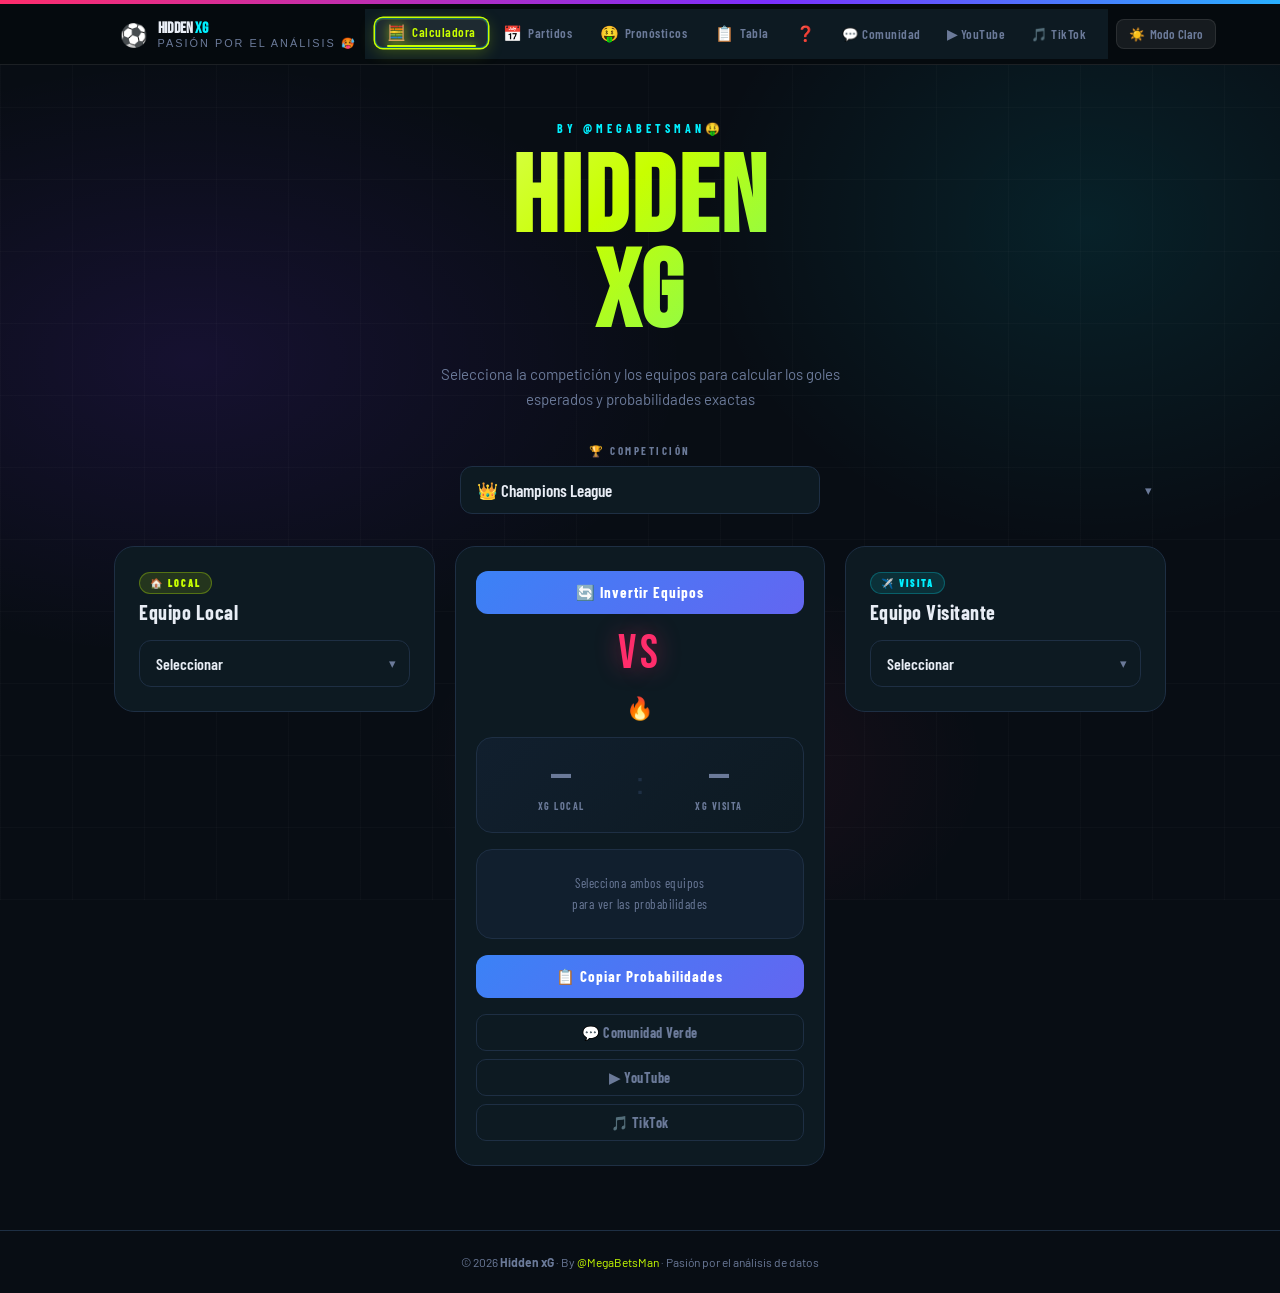
==== commit 970cc898: "Add files via upload" ====
--- a/index.html
+++ b/index.html
@@ -39,7 +39,7 @@
           <span class="tab-icon">🧮</span>
           <span class="tab-label">Calculadora</span>
         </button>
-        <button class="nav-tab" data-section="matches">
+        <button class="nav-tab " data-section="matches">
           <span class="tab-icon">📅</span>
           <span class="tab-label">Partidos</span>
         </button>
@@ -296,13 +296,7 @@
         <button class="m-tab" data-filter="favorites" role="tab" aria-selected="false">⭐ Favoritos <span class="fav-count" id="fav-count"></span></button>
       </div>
 
-<!-- ══════════ ERROR ══════════ 
-      <div class="api-notice" id="api-notice">
-        <span>🔑</span>
-        <div><strong>Modo demostración</strong> — Para datos reales añade tu API key de <a href="https://dashboard.api-football.com" target="_blank" rel="noopener">api-football.com</a> en <code>matches.js</code>.</div>
-        <button class="api-notice-close" onclick="this.parentElement.remove()">✕</button>
-      </div>
---><!--NEW-->
+<!--NEW-->
 <div class="date-nav" id="date-nav">
   <button class="date-btn" id="date-prev">‹</button>
   <span class="date-label" id="date-label"></span>
@@ -330,22 +324,32 @@
       <h2 class="pron-title">🤑 Pronósticos Sugeridos</h2>
       <p class="pron-sub">Picks ordenados por la mayor diferencia de probabilidad entre un equipo y su rival</p>
     </div>
+
+    <div class = "pron-controls">
+      <div class="pron-ctrl-group">
+        <label class="pron-ctrl-label">Ordenar por</label>
+        <select id="pron-sort-key">
+          <option value="double">Doble Oportunidad</option>
+          <option value="single">Única Oportunidad</option>
+        </select>
+      </div>
+      <div class="pron-ctrl-group">
+        <label class="pron-ctrl-label">Orden</label>
+        <select id="pron-sort-dir">
+          <option value="desc">Mayor → menor</option>
+          <option value="asc">Menor → mayor</option>
+        </select>
+      </div>
+    </div>
+
     <div id="pron-list" class="pron-list">
       <div class="pron-loading">
         <div class="spinner"></div>
         <span>Esperando partidos…</span>
       </div>
     </div>
-  </main>`;
-  <!--
-  <main class="section-inner">
-    <div class="section-placeholder">
-      <div class="placeholder-icon">🤑</div>
-      <h2>Pronósticos Sugeridos</h2>
-      <p>Próximamente — análisis automático de los mejores picks del día.</p>
-    </div>
-  </main>
--->
+
+  </main>;
 </div>
 
 <!-- ══════════ TABLA ══════════ -->
@@ -478,7 +482,71 @@
   <main class="section-inner">
     <div class="ayuda-container">
       <header class="ayuda-header">
-        <h2>Tutorial de cómo GANAR 🤑</h2>
+
+        <div class="bet-wrap">
+<!--          <div class="bet-title">// Estrategia Pago Anticipado + Empate</div>-->
+          <div class="bet-heading">¿Doble Oportunidad? <span>mejor prueba esto</span></div>
+        
+          <div class="section-tag">cuotas & monto</div>
+          <div class="grid-inputs">
+            <div class="field">
+              <label>Cuota Gana<br><span class="sublabel">(pago anticipado)</span></label>
+              <input type="number" id="q_gana" value="1.80" step="0.01" min="1.01" class="green" oninput="calc()">
+            </div>
+            <div class="field">
+              <label>Cuota Empate</label>
+              <input type="number" id="q_empate" value="3.20" step="0.01" min="1.01" oninput="calc()">
+            </div>
+            <div class="field">
+              <label>Monto Total<br><span class="sublabel">(disponible)</span></label>
+              <input type="number" id="monto" value="100" step="1" min="1" oninput="calc()">
+            </div>
+          </div>
+        
+          <div class="divider"></div>
+        
+          <div class="section-tag">distribución óptima</div>
+          <div class="results-grid">
+            <div class="res-card green">
+              <div class="res-label">Apuesta GANA (pago antip.)</div>
+              <div class="res-amount" id="stake_gana">—</div>
+              <div class="res-subtitle" id="pct_gana">—% del total</div>
+            </div>
+            <div class="res-card cyan">
+              <div class="res-label">Apuesta EMPATE</div>
+              <div class="res-amount" id="stake_empate">—</div>
+              <div class="res-subtitle" id="pct_empate">—% del total</div>
+            </div>
+          </div>
+        
+          <div class="section-tag">retorno esperado (en cualquier caso)</div>
+          <div class="results-grid">
+            <div class="res-card green">
+              <div class="res-label">Retorno bruto</div>
+              <div class="res-amount" id="ret_bruto">—</div>
+              <div class="res-subtitle" id="net_normal">ganancia neta: —</div>
+            </div>
+            <div class="res-card cyan">
+              <div class="res-label">Verificación empate</div>
+              <div class="res-amount" id="ret_empate_check">—</div>
+              <div class="res-subtitle" id="net_check">ganancia neta: —</div>
+            </div>
+          </div>
+        
+          <div class="bonus-card">
+            <div class="bonus-left">
+              <div class="res-label"><span>★ CASO EXTRAORDINARIO</span> — pago anticipado & luego empate</div>
+              <div class="bonus-amount" id="bonus_total">—</div>
+            </div>
+            <div class="bonus-badge" id="bonus_badge">Ganancia neta<br>—</div>
+          </div>
+        <!--
+          <div class="note">
+           <span>Fórmula:</span> Stake_Gana = M × Q_Empate / (Q_Gana + Q_Empate) · Stake_Empate = M × Q_Gana / (Q_Gana + Q_Empate). Ambos retornos brutos son iguales. Si ocurre pago anticipado Y luego empata, cobras las dos apuestas — ganancia doble.
+          </div>-->
+        </div>
+
+        <br><br><h2>Tutorial de cómo GANAR 🤑</h2>
         <p>Añadamos más emoción a cada partido.</p>
       </header>
   
@@ -509,7 +577,9 @@
       </div>
   
       <footer class="ayuda-footer"><br><br>
-        <h1><strong>Nota de Salud:</strong> El análisis deportivo es un hobby apasionante, pero el exceso puede ser dañino. Mantén el equilibrio. La mejor jugada es tener buena salud. 🛡️</h1>
+        <h1><strong>Nota de Salud:</strong> 
+          El análisis deportivo es extremadamente apasionante, pero todo en exceso es DAÑINO. 
+          La mejor apuesta siempre será priorizar la salud. 🛡️</h1>
       </footer>
     </div>
   </main>
@@ -519,75 +589,13 @@
   <p>© 2026 <strong>Hidden xG</strong> · By <a href="https://www.youtube.com/@MegaBetsMan" target="_blank">@MegaBetsMan</a> · Pasión por el análisis de datos</p>
 </footer>
 
+
+<script src="hxg-core.js"></script>
 <script src="script.js"></script>
-<script src="matches.js"></script>
-
-<script>
-(function() {
-  /* ── Stats patch ── */
-  function patchStats(id, atkId, defId) {
-    const el = document.getElementById(id);
-    if (!el) return;
-    const obs = new MutationObserver(() => {
-      const html = el.innerHTML;
-      const atkM = html.match(/Goles a Favor:\s*([\d.\-]+)/);
-      const defM = html.match(/Goles en Contra:\s*([\d.\-]+)/);
-      const aEl = document.getElementById(atkId);
-      const dEl = document.getElementById(defId);
-      if (aEl && atkM) aEl.textContent = atkM[1];
-      if (dEl && defM) dEl.textContent = defM[1];
-      el.style.display = 'none';
-    });
-    obs.observe(el, { childList: true, subtree: true, characterData: true });
-  }
-  patchStats('StatsLocal',  'stat-local-atk',  'stat-local-def');
-  patchStats('StatsVisita', 'stat-visita-atk', 'stat-visita-def');
-
-  /* ── xG score patch ── */
-  const xgLocalEl = document.getElementById('xgLocal');
-  const numLocal  = document.getElementById('xg-num-local');
-  const numVisita = document.getElementById('xg-num-visita');
-  new MutationObserver(() => {
-    const raw   = xgLocalEl.textContent.trim();
-    const parts = raw.split(' vs ');
-    if (parts.length === 2) {
-      numLocal.textContent  = parts[0];
-      numVisita.textContent = parts[1];
-      const l = parseFloat(parts[0]), v = parseFloat(parts[1]);
-      numLocal.style.color  = l > v ? 'var(--lime)' : l < v ? 'var(--muted-fg)' : 'var(--cyan)';
-      numVisita.style.color = v > l ? 'var(--lime)' : v < l ? 'var(--muted-fg)' : 'var(--cyan)';
-      document.getElementById('xg-display').classList.add('has-result');
-      document.getElementById('probs-card').classList.add('has-result');
-    }
-  }).observe(xgLocalEl, { childList: true, subtree: true, characterData: true });
-
-  /* ── Theme label sync ── */
-  const themeBtn = document.getElementById('theme-toggle');
-  if (themeBtn) {
-    themeBtn.addEventListener('click', () => {
-      const isLight = document.body.classList.contains('light-mode');
-      const span = themeBtn.querySelector('span');
-      if (span) span.textContent = isLight ? 'Modo Claro' : 'Modo Oscuro';
-    });
-  }
-
-
-  /* ── Ordenar competiciones alfabéticamente ── */
-  document.querySelectorAll('select#competition, select#tabla-liga').forEach(sel => {
-    const placeholder = sel.querySelector('option[value=""]');
-    const opts = Array.from(sel.querySelectorAll('option:not([value=""])'));
-    opts.sort((a, b) =>
-      a.textContent.replace(/[^\p{L}\p{N} ]/gu, '').trim()
-        .localeCompare(b.textContent.replace(/[^\p{L}\p{N} ]/gu, '').trim(), 'es', { sensitivity: 'base' })
-    );
-    sel.innerHTML = '';
-    if (placeholder) sel.appendChild(placeholder);
-    opts.forEach(o => sel.appendChild(o));
-  });
-  
-})();
-
-</script>
+<script src="bases.js"></script>
+<script src="hxg-pronosticos.js"></script>
+<script src="hxg-partidos.js"></script>
+<script src="hxg-tabla.js"></script>
 
 </body>
 </html>
--- a/styles.css
+++ b/styles.css
@@ -1,4 +1,84 @@
-/* ═══════════════════════════════════════════════════
+@import url('https://fonts.googleapis.com/css2?family=Rajdhani:wght@400;500;600;700&family=Share+Tech+Mono&display=swap');
+
+:root {
+  --neon-cyan: #00f3ff;
+  --neon-green: #00ff9d;
+  --neon-gold: #ffb800;
+  --bg-dark: #05080f;  
+}
+
+.bet-wrap {
+  background: var(--bg-dark); /* Más oscuro para que el neón resalte */
+  border: 1px solid rgba(0, 243, 255, 0.3);
+  /* Resplandor exterior e interior */
+  box-shadow: 0 0 15px rgba(0, 243, 255, 0.1), 
+              inset 0 0 20px rgba(0, 243, 255, 0.05);
+}
+
+.bet-title {
+  color: var(--neon-cyan);
+  text-shadow: 0 0 5px rgba(0, 200, 255, 0.7);
+  opacity: 1; /* Neón siempre brillante */
+}
+
+.bet-heading span {
+  color: var(--neon-green);
+  text-shadow: 0 0 10px rgba(0, 255, 157, 0.5),
+               0 0 20px rgba(0, 255, 157, 0.2);
+}
+
+.field input {
+  background: rgba(0, 20, 40, 0.6);
+  border: 1px solid rgba(0, 180, 255, 0.3);
+}
+
+.field input:focus {
+  border-color: var(--neon-cyan);
+  background: rgba(0, 40, 60, 0.8);
+  box-shadow: 0 0 12px rgba(0, 243, 255, 0.4), 
+              inset 0 0 8px rgba(0, 243, 255, 0.2);
+  color: rgb(123, 139, 161);
+}
+
+.res-card.cyan {
+  border: 1px solid rgba(0, 212, 255, 0.4);
+  box-shadow: 0 0 10px rgba(0, 212, 255, 0.1);
+}
+
+.res-card.cyan .res-amount {
+  color: var(--neon-cyan);
+  text-shadow: 0 0 8px rgba(0, 212, 255, 0.8),
+               0 0 15px rgba(0, 212, 255, 0.3);
+}
+
+.res-card.green .res-amount {
+  color: var(--neon-green);
+  text-shadow: 0 0 8px rgba(0, 255, 157, 0.8),
+               0 0 15px rgba(0, 255, 157, 0.3);
+}
+
+.bonus-card {
+  background: rgba(255, 184, 0, 0.05);
+  border: 1px solid rgba(255, 184, 0, 0.5);
+  box-shadow: 0 0 15px rgba(255, 184, 0, 0.15);
+}
+
+.bonus-amount {
+  color: var(--neon-gold);
+  text-shadow: 0 0 10px rgba(255, 184, 0, 0.7);
+}
+
+@keyframes flicker {
+  0%, 18%, 22%, 25%, 53%, 57%, 100% { opacity: 1; }
+  20%, 24%, 55% { opacity: 0.7; }
+}
+
+.bet-title {
+  animation: flicker 4s infinite;
+}
+
+  
+  /* ═══════════════════════════════════════════════════
    HIDDEN xG — PREMIUM REDESIGN
    Preserva todas las variables y clases del script.js
    ═══════════════════════════════════════════════════ */
@@ -19,6 +99,25 @@
   --card:   #0D1A22;
   --glass:  rgba(255,255,255,0.07);
 
+  
+  /* Derivados internos */
+  --lime-glow:   rgba(200, 255, 0, 0.18);
+  --cyan-glow:   rgba(0, 240, 255, 0.18);
+  --lime-dim:    rgba(200, 255, 0, 0.55);
+  --cyan-dim:    rgba(0, 240, 255, 0.55);
+  --text-main:   #E8F4F8;
+  --text-muted:  rgba(232, 244, 248, 0.55);
+  --border-base: rgba(255, 255, 255, 0.09);
+  --border-lime: rgba(200, 255, 0, 0.30);
+  --border-cyan: rgba(0, 240, 255, 0.30);
+  --warning-bg:  rgba(255, 160, 0, 0.10);
+  --warning-border: rgba(255, 160, 0, 0.35);
+  --warning-text: #FFBB44;
+
+  --radius-sm:   8px;
+  --radius-md:   12px;
+  --radius-lg:   18px;
+
   /* Semantic tokens dark */
   --bg-body:      #080D14;
   --bg-card:      #0D1A22;
@@ -33,6 +132,35 @@
   --glow-cyan:   0 0 24px rgba(0,240,255,0.35);
   --glow-hot:    0 0 24px rgba(45, 223, 255, 0.45);
   --glow-reallyhot:    0 0 24px rgba(255,45,107,0.45);
+}
+
+.pron-controls {
+  display: flex;
+  gap: 12px;
+  flex-wrap: wrap;
+  align-items: flex-end;
+  margin-bottom: 1rem;
+}
+
+.pron-ctrl-group {
+  display: flex;
+  flex-direction: column;
+  gap: 4px;
+}
+
+.pron-ctrl-label {
+  font-size: 12px;
+  font-weight: 500;
+  color: #888;
+}
+
+.pron-ctrl-group select {
+  font-size: 13px;
+  padding: 6px 10px;
+  border-radius: 8px;
+  border: 1px solid #ddd;
+  background: #fff;
+  cursor: pointer;
 }
 
 /*CSS rápido: NEW*/
@@ -63,7 +191,7 @@
     left: 15px;
     z-index: 1100; /* Por encima de todo */
     background: #32cd32; /* Tu color lima */
-    color: black;
+    color: rgb(94, 94, 94);
     border: none;
     border-radius: 5px;
     padding: 10px 15px;
@@ -79,12 +207,12 @@
     left: 0;
     width: 280px; 
     height: 100vh;
-    background: #111 !important; /* Fondo sólido para que no sea transparente */
+    background: var(--card); /* #111 !important; /* Fondo sólido para que no sea transparente */
     z-index: 2000 !important; /* MUY ALTO para estar sobre el overlay */
     padding: 80px 20px 20px 20px;
     transition: transform 0.4s cubic-bezier(0.4, 0, 0.2, 1);
     transform: translateX(-110%); /* Aseguramos que esté fuera */
-    box-shadow: 10px 0 20px rgba(0,0,0,0.8);
+    box-shadow: 10px 0 20px rgba(255, 253, 253, 0.8);
     overflow-y: auto; /* Por si tienes muchas ligas, que se pueda hacer scroll */
   }
 
@@ -100,7 +228,7 @@
     left: 0;
     width: 100%;
     height: 100%;
-    background: rgba(0, 0, 0, 0.8);
+    background: var(--card);
     z-index: 1500 !important; /* Debajo del menú (2000), pero sobre el resto */
     display: none;
   }
@@ -115,10 +243,10 @@
     width: 100%;
     margin-bottom: 10px;
     padding: 15px !important;
-    background: rgba(255,255,255,0.05);
+    background: var(--card);
     border-radius: 8px;
     text-align: left;
-    color: white !important;
+    color: rgb(94, 94, 94) !important;
     text-decoration: none;
   }
 }
@@ -128,7 +256,7 @@
   display: flex;
   align-items: center;
   gap: 15px;
-  background: #111;
+  background: var(--card);
   padding: 10px;
 }
 .menu-toggle, .menu-close { display: none; } /* Escondidos en PC */
@@ -157,7 +285,7 @@
     height: 100vh;
     flex-direction: column;
     align-items: flex-start;
-    background: #0f121a; /* Color oscuro profesional */
+    background: var(--card); /* Color oscuro profesional */
     z-index: 1000;
     padding: 60px 20px;
     transition: transform 0.3s ease-in-out;
@@ -209,6 +337,19 @@
   --dark:   #d4eaf7;
   --card:   #ffffff;
   --glass:  rgba(0,0,0,0.06);
+
+  --lime-glow:   rgba(90, 128, 0, 0.10);
+  --cyan-glow:   rgba(0, 107, 115, 0.10);
+  --lime-dim:    rgba(90, 128, 0, 0.70);
+  --cyan-dim:    rgba(0, 107, 115, 0.70);
+  --text-main:   #0D1A22;
+  --text-muted:  rgba(13, 26, 34, 0.55);
+  --border-base: rgba(0, 0, 0, 0.10);
+  --border-lime: rgba(90, 128, 0, 0.28);
+  --border-cyan: rgba(0, 107, 115, 0.28);
+  --warning-bg:  rgba(180, 100, 0, 0.08);
+  --warning-border: rgba(180, 100, 0, 0.30);
+  --warning-text: #8a4e00;
 
   --bg-body:      #f0f4f8;
   --bg-card:      #ffffff;
@@ -1946,3 +2087,863 @@
   .pron-teams { flex-direction: column; align-items: flex-start; gap: 2px; }
   .pron-vs { display: none; }
 }
+
+
+
+
+
+
+
+
+/* ═══════════════════════════════════════════════════════════════
+   PRONÓSTICOS
+═══════════════════════════════════════════════════════════════ */
+
+/* ═══════════════════════════════════════════════════════════════
+   SECCIÓN PRONÓSTICOS
+═══════════════════════════════════════════════════════════════ */
+#section-pronosticos {
+  background: var(--dark);
+  padding: 3rem 1rem 4rem;
+  transition: background 0.3s;
+}
+
+#section-pronosticos .section-inner {
+  max-width: 860px;
+  margin: 0 auto;
+  display: flex;
+  flex-direction: column;
+  gap: 2rem;
+}
+
+
+
+/* ═══════════════════════════════════════════════════════════════
+   CONTROLES — fila de selects
+═══════════════════════════════════════════════════════════════ */
+.pron-controls {
+  display: flex;
+  gap: 0.75rem;
+  flex-wrap: wrap;
+}
+
+.pron-ctrl-group {
+  display: flex;
+  flex-direction: column;
+  gap: 0.35rem;
+  flex: 1;
+  min-width: 160px;
+  max-width: 280px;
+}
+
+.pron-ctrl-label {
+  font-size: 0.7rem;
+  font-weight: 700;
+  letter-spacing: 0.1em;
+  text-transform: uppercase;
+  color: var(--text-muted);
+}
+
+/* ── SELECT ── */
+.pron-ctrl-group select {
+  appearance: none;
+  -webkit-appearance: none;
+  background-color: var(--card);
+  background-image: url("data:image/svg+xml,%3Csvg xmlns='http://www.w3.org/2000/svg' width='12' height='8' viewBox='0 0 12 8'%3E%3Cpath d='M1 1l5 5 5-5' stroke='%2300F0FF' stroke-width='1.5' fill='none' stroke-linecap='round' stroke-linejoin='round'/%3E%3C/svg%3E");
+  background-repeat: no-repeat;
+  background-position: right 0.85rem center;
+  background-size: 12px 8px;
+
+  border: 1px solid var(--border-cyan);
+  border-radius: var(--radius-sm);
+  padding: 0.55rem 2.2rem 0.55rem 0.85rem;
+
+  font-size: 0.9rem;
+  font-weight: 600;
+  color: var(--cyan);
+  cursor: pointer;
+  outline: none;
+  width: 100%;
+  transition: border-color 0.2s, box-shadow 0.2s;
+}
+
+.pron-ctrl-group select:hover {
+  border-color: var(--cyan);
+  box-shadow: 0 0 0 3px var(--cyan-glow);
+}
+
+.pron-ctrl-group select:focus {
+  border-color: var(--cyan);
+  box-shadow: 0 0 0 4px var(--cyan-glow);
+}
+
+.pron-ctrl-group select option {
+  background: var(--card);
+  color: var(--text-main);
+  font-weight: 500;
+}
+
+/* Light-mode: flecha oscura */
+.light-mode .pron-ctrl-group select {
+  background-image: url("data:image/svg+xml,%3Csvg xmlns='http://www.w3.org/2000/svg' width='12' height='8' viewBox='0 0 12 8'%3E%3Cpath d='M1 1l5 5 5-5' stroke='%23006b73' stroke-width='1.5' fill='none' stroke-linecap='round' stroke-linejoin='round'/%3E%3C/svg%3E");
+}
+
+/* ═══════════════════════════════════════════════════════════════
+   RESPONSIVE
+═══════════════════════════════════════════════════════════════ */
+@media (max-width: 480px) {
+  .pron-controls {
+    flex-direction: column;
+  }
+
+  .pron-ctrl-group {
+    max-width: 100%;
+  }
+
+  .pron-title {
+    font-size: 1.3rem;
+  }
+}
+
+
+
+
+
+
+
+
+
+
+
+/* ═══════════════════════════════════════════════════════════════
+   TUTORIAL
+═══════════════════════════════════════════════════════════════ */
+
+
+
+
+
+/* ═══════════════════════════════════════════════════════════════
+   SECCIÓN WRAPPER
+═══════════════════════════════════════════════════════════════ */
+#section-tutorial {
+  background: var(--dark);
+  padding: 3rem 1rem 4rem;
+  transition: background 0.3s;
+}
+
+#section-tutorial .section-inner {
+  max-width: 860px;
+  margin: 0 auto;
+}
+
+/* ═══════════════════════════════════════════════════════════════
+   AYUDA CONTAINER
+═══════════════════════════════════════════════════════════════ */
+.ayuda-container {
+  display: flex;
+  flex-direction: column;
+  gap: 2.5rem;
+}
+
+/* ═══════════════════════════════════════════════════════════════
+   AYUDA HEADER
+═══════════════════════════════════════════════════════════════ */
+.ayuda-header h2 {
+  font-size: 1.6rem;
+  font-weight: 700;
+  color: var(--text-main);
+  margin: 0 0 0.4rem;
+  letter-spacing: -0.02em;
+}
+
+.ayuda-header p {
+  color: var(--text-muted);
+  font-size: 1rem;
+  margin: 0;
+}
+
+/* ═══════════════════════════════════════════════════════════════
+   BET WRAP — calculadora principal
+═══════════════════════════════════════════════════════════════ */
+.bet-wrap {
+  background: var(--card);
+  border: 1px solid var(--border-base);
+  border-radius: var(--radius-lg);
+  padding: 1.75rem 1.5rem;
+  display: flex;
+  flex-direction: column;
+  gap: 1.25rem;
+  transition: background 0.3s, border-color 0.3s;
+}
+
+.bet-heading {
+  font-size: 1.35rem;
+  font-weight: 700;
+  color: var(--text-main);
+  line-height: 1.3;
+  letter-spacing: -0.02em;
+}
+
+.bet-heading span {
+  color: var(--cyan);
+  font-style: italic;
+}
+
+/* ═══════════════════════════════════════════════════════════════
+   SECTION TAG — etiqueta de sección
+═══════════════════════════════════════════════════════════════ */
+.section-tag {
+  font-size: 0.68rem;
+  font-weight: 700;
+  letter-spacing: 0.12em;
+  text-transform: uppercase;
+  color: var(--lime-dim);
+  padding: 0.2rem 0.6rem;
+  border-left: 2px solid var(--lime);
+  line-height: 1.4;
+}
+
+.light-mode .section-tag {
+  color: var(--lime);
+}
+
+/* ═══════════════════════════════════════════════════════════════
+   DIVIDER
+═══════════════════════════════════════════════════════════════ */
+.divider {
+  height: 1px;
+  background: var(--border-base);
+  width: 100%;
+}
+
+/* ═══════════════════════════════════════════════════════════════
+   GRID INPUTS
+═══════════════════════════════════════════════════════════════ */
+.grid-inputs {
+  display: grid;
+  grid-template-columns: repeat(auto-fit, minmax(150px, 1fr));
+  gap: 0.75rem;
+}
+
+.field {
+  display: flex;
+  flex-direction: column;
+  gap: 0.4rem;
+}
+
+.field label {
+  font-size: 0.8rem;
+  font-weight: 600;
+  color: var(--text-muted);
+  line-height: 1.4;
+}
+
+.field label .sublabel {
+  font-size: 0.72rem;
+  font-weight: 400;
+  color: var(--text-muted);
+  opacity: 0.7;
+}
+
+.field input[type="number"] {
+  background: var(--glass);
+  border: 1px solid var(--border-base);
+  border-radius: var(--radius-sm);
+  padding: 0.55rem 0.75rem;
+  font-size: 1rem;
+  font-weight: 600;
+  color: var(--text-main);
+  outline: none;
+  transition: border-color 0.2s, box-shadow 0.2s;
+  width: 100%;
+  -moz-appearance: textfield;
+}
+
+.field input[type="number"]::-webkit-inner-spin-button,
+.field input[type="number"]::-webkit-outer-spin-button {
+  opacity: 0.4;
+}
+
+.field input[type="number"]:focus {
+  border-color: var(--cyan);
+  box-shadow: 0 0 0 3px var(--cyan-glow);
+}
+
+.field input.green:focus {
+  border-color: var(--lime);
+  box-shadow: 0 0 0 3px var(--lime-glow);
+}
+
+/* ═══════════════════════════════════════════════════════════════
+   RESULTS GRID
+═══════════════════════════════════════════════════════════════ */
+.results-grid {
+  display: grid;
+  grid-template-columns: repeat(auto-fit, minmax(180px, 1fr));
+  gap: 0.75rem;
+}
+
+/* ═══════════════════════════════════════════════════════════════
+   RES-CARD
+═══════════════════════════════════════════════════════════════ */
+.res-card {
+  background: var(--glass);
+  border: 1px solid var(--border-base);
+  border-radius: var(--radius-md);
+  padding: 0.9rem 1rem;
+  display: flex;
+  flex-direction: column;
+  gap: 0.25rem;
+  transition: border-color 0.2s, box-shadow 0.2s;
+}
+
+.res-card.green {
+  border-color: var(--border-lime);
+}
+
+.res-card.cyan {
+  border-color: var(--border-cyan);
+}
+
+.res-card:hover {
+  box-shadow: 0 2px 20px var(--lime-glow);
+}
+
+.res-card.cyan:hover {
+  box-shadow: 0 2px 20px var(--cyan-glow);
+}
+
+.res-label {
+  font-size: 0.75rem;
+  font-weight: 600;
+  color: var(--text-muted);
+  text-transform: uppercase;
+  letter-spacing: 0.06em;
+}
+
+.res-amount {
+  font-size: 1.55rem;
+  font-weight: 800;
+  letter-spacing: -0.02em;
+  color: var(--text-main);
+  line-height: 1.1;
+}
+
+.res-card.green .res-amount {
+  color: var(--lime);
+}
+
+.res-card.cyan .res-amount {
+  color: var(--cyan);
+}
+
+.res-subtitle {
+  font-size: 0.78rem;
+  color: var(--text-muted);
+  font-weight: 500;
+}
+
+/* ═══════════════════════════════════════════════════════════════
+   BONUS CARD — caso extraordinario
+═══════════════════════════════════════════════════════════════ */
+.bonus-card {
+  display: flex;
+  align-items: center;
+  justify-content: space-between;
+  gap: 1rem;
+  background: linear-gradient(135deg, var(--lime-glow) 0%, var(--cyan-glow) 100%);
+  border: 1px solid var(--border-lime);
+  border-radius: var(--radius-md);
+  padding: 1rem 1.25rem;
+  flex-wrap: wrap;
+}
+
+.light-mode .bonus-card {
+  background: linear-gradient(135deg, rgba(90,128,0,0.08) 0%, rgba(0,107,115,0.08) 100%);
+}
+
+.bonus-left {
+  display: flex;
+  flex-direction: column;
+  gap: 0.3rem;
+  flex: 1;
+  min-width: 180px;
+}
+
+.bonus-left .res-label span {
+  color: var(--lime);
+}
+
+.bonus-amount {
+  font-size: 1.8rem;
+  font-weight: 800;
+  color: var(--lime);
+  letter-spacing: -0.02em;
+  line-height: 1.1;
+}
+
+.bonus-badge {
+  background: var(--card);
+  border: 1px solid var(--border-cyan);
+  border-radius: var(--radius-sm);
+  padding: 0.55rem 1rem;
+  font-size: 0.78rem;
+  font-weight: 700;
+  color: var(--cyan);
+  text-align: center;
+  line-height: 1.5;
+  white-space: nowrap;
+}
+
+/* ═══════════════════════════════════════════════════════════════
+   AYUDA GRID — tarjetas de tips
+═══════════════════════════════════════════════════════════════ */
+.ayuda-grid {
+  display: grid;
+  grid-template-columns: repeat(auto-fit, minmax(220px, 1fr));
+  gap: 1rem;
+}
+
+.ayuda-card {
+  background: var(--card);
+  border: 1px solid var(--border-base);
+  border-radius: var(--radius-lg);
+  padding: 1.25rem 1.25rem 1.5rem;
+  display: flex;
+  flex-direction: column;
+  align-items: flex-start;
+  gap: 0.6rem;
+  transition: border-color 0.2s, box-shadow 0.2s, transform 0.2s;
+}
+
+.ayuda-card:hover {
+  border-color: var(--border-cyan);
+  box-shadow: 0 4px 28px var(--cyan-glow);
+  transform: translateY(-2px);
+}
+
+.ayuda-card.warning {
+  border-color: var(--warning-border);
+  background: var(--warning-bg);
+}
+
+.ayuda-card.warning:hover {
+  box-shadow: 0 4px 28px rgba(255, 160, 0, 0.15);
+}
+
+.ayuda-card .icon {
+  font-size: 1.6rem;
+  line-height: 1;
+}
+
+.ayuda-card h3 {
+  font-size: 0.95rem;
+  font-weight: 700;
+  color: var(--text-main);
+  line-height: 1.45;
+  margin: 0;
+}
+
+.ayuda-card.warning h3 {
+  color: var(--warning-text);
+}
+
+.ayuda-card p {
+  font-size: 0.88rem;
+  color: var(--text-muted);
+  line-height: 1.6;
+  margin: 0;
+}
+
+/* ═══════════════════════════════════════════════════════════════
+   AYUDA FOOTER — nota de salud
+═══════════════════════════════════════════════════════════════ */
+.ayuda-footer {
+  border-top: 1px solid var(--border-base);
+  padding-top: 1.75rem;
+}
+
+.ayuda-footer h1 {
+  font-size: 1.9rem;
+  font-weight: 400;
+  color: var(--text-muted);
+  line-height: 1.75;
+  margin: 0;
+}
+
+.ayuda-footer h1 strong {
+  color: var(--cyan);
+  font-weight: 700;
+}
+
+/* ═══════════════════════════════════════════════════════════════
+   RESPONSIVE
+═══════════════════════════════════════════════════════════════ */
+@media (max-width: 540px) {
+  .bet-wrap {
+    padding: 1.25rem 1rem;
+  }
+
+  .bet-heading {
+    font-size: 1.15rem;
+  }
+
+  .bonus-card {
+    flex-direction: column;
+    align-items: flex-start;
+  }
+
+  .bonus-badge {
+    width: 100%;
+    text-align: left;
+  }
+
+  .res-amount {
+    font-size: 1.3rem;
+  }
+
+  .bonus-amount {
+    font-size: 1.5rem;
+  }
+}
+
+/* ═══════════════════════════════════════════════════════════════
+   NAV 
+═══════════════════════════════════════════════════════════════ */
+/* ═══════════════════════════════════════════════════════════════
+   NAV —
+═══════════════════════════════════════════════════════════════ */
+/* ═══════════════════════════════════════════════════════════════
+   NAV — BASE
+═══════════════════════════════════════════════════════════════ */
+nav {
+  position: sticky;
+  top: 0;
+  z-index: 100;
+  background: var(--dark);
+  border-bottom: 1px solid var(--border-base);
+  transition: background 0.3s, border-color 0.3s;
+}
+
+.light-mode nav {
+  background: var(--card);
+  border-bottom-color: var(--border-base);
+  box-shadow: 0 1px 12px rgba(0, 0, 0, 0.07);
+}
+
+.nav-inner {
+  max-width: 1080px;
+  margin: 0 auto;
+  padding: 0 1.25rem;
+  height: 60px;
+  display: flex;
+  align-items: center;
+  gap: 0.5rem;
+}
+
+/* ═══════════════════════════════════════════════════════════════
+   BRAND
+═══════════════════════════════════════════════════════════════ */
+.nav-brand {
+  display: flex;
+  align-items: center;
+  gap: 0.6rem;
+  text-decoration: none;
+  flex-shrink: 0;
+  margin-right: auto;
+}
+
+.brand-icon {
+  font-size: 1.4rem;
+  line-height: 1;
+}
+
+.brand-name {
+  font-size: 1rem;
+  font-weight: 800;
+  color: var(--text-main);
+  letter-spacing: -0.02em;
+  line-height: 1.2;
+  transition: color 0.3s;
+}
+
+.brand-name span {
+  color: var(--cyan);
+}
+
+.brand-sub {
+  font-size: 0.68rem;
+  color: var(--text-muted);
+  font-weight: 500;
+  line-height: 1;
+  transition: color 0.3s;
+}
+
+/* ═══════════════════════════════════════════════════════════════
+   NAV LINKS — desktop
+═══════════════════════════════════════════════════════════════ */
+.nav-links {
+  display: flex;
+  align-items: center;
+  gap: 0.2rem;
+}
+
+/* ═══════════════════════════════════════════════════════════════
+   NAV TAB — botones de sección
+═══════════════════════════════════════════════════════════════ */
+.nav-tab {
+  display: flex;
+  align-items: center;
+  gap: 0.35rem;
+  background: transparent;
+  border: 1px solid transparent;
+  border-radius: var(--radius-sm);
+  padding: 0.4rem 0.7rem;
+  font-size: 0.82rem;
+  font-weight: 600;
+  color: var(--text-muted);
+  cursor: pointer;
+  transition: color 0.2s, border-color 0.2s, background 0.2s;
+  white-space: nowrap;
+}
+
+.nav-tab:hover {
+  color: var(--text-main);
+  background: var(--glass);
+}
+
+.nav-tab.active {
+  color: var(--cyan);
+  border-color: var(--border-cyan);
+  background: var(--glass);
+}
+
+.light-mode .nav-tab.active {
+  color: var(--cyan);
+  background: var(--cyan-glow);
+}
+
+.tab-icon {
+  font-size: 0.95rem;
+  line-height: 1;
+}
+
+.tab-label {
+  line-height: 1;
+}
+
+/* ═══════════════════════════════════════════════════════════════
+   NAV LINK — links externos
+═══════════════════════════════════════════════════════════════ */
+.nav-link {
+  display: flex;
+  align-items: center;
+  gap: 0.3rem;
+  padding: 0.4rem 0.65rem;
+  border-radius: var(--radius-sm);
+  font-size: 0.82rem;
+  font-weight: 600;
+  color: var(--text-muted);
+  text-decoration: none;
+  border: 1px solid transparent;
+  transition: color 0.2s, border-color 0.2s, background 0.2s;
+  white-space: nowrap;
+}
+
+.nav-link:hover {
+  color: var(--lime);
+  border-color: var(--border-lime);
+  background: var(--lime-glow);
+}
+
+/* ═══════════════════════════════════════════════════════════════
+   THEME BUTTON
+═══════════════════════════════════════════════════════════════ */
+.theme-btn {
+  display: flex;
+  align-items: center;
+  gap: 0.35rem;
+  background: var(--glass);
+  border: 1px solid var(--border-base);
+  border-radius: var(--radius-sm);
+  padding: 0.4rem 0.75rem;
+  font-size: 0.8rem;
+  font-weight: 600;
+  color: var(--text-muted);
+  cursor: pointer;
+  flex-shrink: 0;
+  transition: color 0.2s, border-color 0.2s, background 0.3s;
+  white-space: nowrap;
+}
+
+.theme-btn:hover {
+  color: var(--lime);
+  border-color: var(--border-lime);
+}
+
+.light-mode .theme-btn {
+  background: var(--glass);
+  border-color: var(--border-base);
+  color: var(--text-muted);
+}
+
+/* ═══════════════════════════════════════════════════════════════
+   MENU TOGGLE + CLOSE — ocultos en desktop
+═══════════════════════════════════════════════════════════════ */
+.menu-toggle,
+.menu-close {
+  display: none;
+}
+
+/* ═══════════════════════════════════════════════════════════════
+   OVERLAY — oculto en desktop
+═══════════════════════════════════════════════════════════════ */
+.sidebar-overlay {
+  display: none;
+}
+
+/* ═══════════════════════════════════════════════════════════════
+   RESPONSIVE — sidebar móvil
+═══════════════════════════════════════════════════════════════ */
+@media (max-width: 768px) {
+
+  /* Botón hamburguesa */
+  .menu-toggle {
+    display: flex;
+    align-items: center;
+    justify-content: center;
+    background: var(--glass);
+    border: 1px solid var(--border-base);
+    border-radius: var(--radius-sm);
+    width: 38px;
+    height: 38px;
+    font-size: 1.15rem;
+    color: var(--text-main);
+    cursor: pointer;
+    transition: border-color 0.2s, color 0.2s;
+    order: 2;
+    flex-shrink: 0;
+  }
+
+  .menu-toggle:hover {
+    border-color: var(--border-cyan);
+    color: var(--cyan);
+  }
+
+  .light-mode .menu-toggle {
+    background: var(--glass);
+    border-color: var(--border-base);
+    color: var(--text-main);
+  }
+
+  /* Theme btn compacto */
+  .theme-btn span {
+    display: none;
+  }
+
+  .theme-btn {
+    order: 3;
+    padding: 0.4rem 0.55rem;
+    font-size: 1rem;
+  }
+
+  /* Overlay oscuro */
+  .sidebar-overlay {
+    display: block;
+    position: fixed;
+    inset: 0;
+    background: rgba(0, 0, 0, 0.55);
+    z-index: 200;
+    opacity: 0;
+    pointer-events: none;
+    transition: opacity 0.25s;
+  }
+
+  .sidebar-overlay.open {
+    opacity: 1;
+    pointer-events: all;
+  }
+
+  /* Sidebar */
+  .nav-links {
+    position: fixed;
+    top: 0;
+    right: 0;
+    height: 100dvh;
+    width: 260px;
+    z-index: 300;
+    flex-direction: column;
+    align-items: stretch;
+    gap: 0.25rem;
+    padding: 1rem 0.75rem 2rem;
+    overflow-y: auto;
+
+    background: var(--card);
+    border-left: 1px solid var(--border-base);
+    box-shadow: -8px 0 32px rgba(0, 0, 0, 0.35);
+
+    transform: translateX(110%);
+    transition: transform 0.28s cubic-bezier(0.4, 0, 0.2, 1),
+                background 0.3s;
+  }
+
+  .nav-links.open {
+    transform: translateX(0);
+  }
+
+  /* Light mode sidebar */
+  .light-mode .nav-links {
+    background: var(--card);
+    border-left-color: var(--border-base);
+    box-shadow: -8px 0 32px rgba(0, 0, 0, 0.10);
+  }
+
+  /* Botón cerrar X */
+  .menu-close {
+    display: flex;
+    align-self: flex-end;
+    align-items: center;
+    justify-content: center;
+    background: transparent;
+    border: 1px solid var(--border-base);
+    border-radius: var(--radius-sm);
+    width: 32px;
+    height: 32px;
+    font-size: 1.25rem;
+    line-height: 1;
+    color: var(--text-muted);
+    cursor: pointer;
+    margin-bottom: 0.5rem;
+    flex-shrink: 0;
+    transition: color 0.2s, border-color 0.2s;
+  }
+
+  .menu-close:hover {
+    color: var(--text-main);
+    border-color: var(--border-cyan);
+  }
+
+  /* Tabs y links en sidebar: full width */
+  .nav-tab,
+  .nav-link {
+    width: 100%;
+    justify-content: flex-start;
+    padding: 0.65rem 0.85rem;
+    font-size: 0.9rem;
+    border-radius: var(--radius-sm);
+  }
+
+  .nav-tab.active {
+    background: var(--cyan-glow);
+    border-color: var(--border-cyan);
+    color: var(--cyan);
+  }
+
+  /* Separador visual entre tabs y links externos */
+  .nav-link:first-of-type {
+    margin-top: 0.5rem;
+    border-top: 1px solid var(--border-base);
+    padding-top: 1rem;
+  }
+}
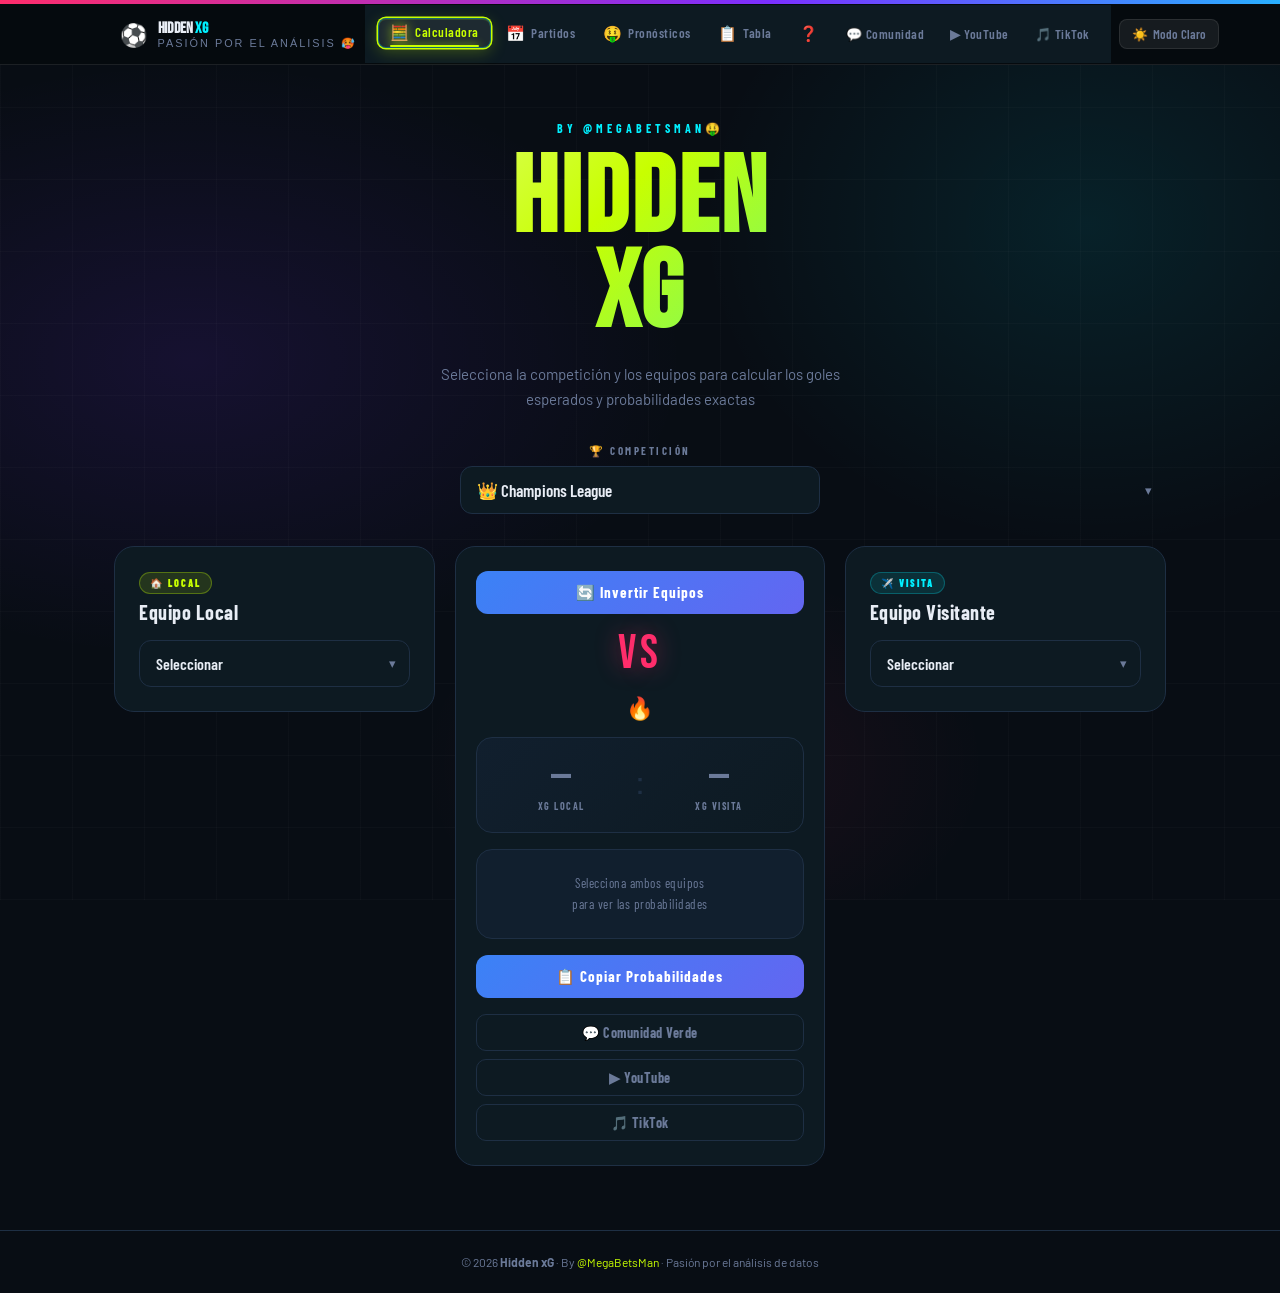
==== commit 496d0ae3: "Add files via upload" ====
--- a/index.html
+++ b/index.html
@@ -34,7 +34,7 @@
 
     <div class="nav-links" id="navLinks">
       <button class="menu-close" id="menuClose">×</button>
-      
+      <br><br>
         <button class="nav-tab active" data-section="calc">
           <span class="tab-icon">🧮</span>
           <span class="tab-label">Calculadora</span>
--- a/styles.css
+++ b/styles.css
@@ -211,7 +211,7 @@
     z-index: 2000 !important; /* MUY ALTO para estar sobre el overlay */
     padding: 80px 20px 20px 20px;
     transition: transform 0.4s cubic-bezier(0.4, 0, 0.2, 1);
-    transform: translateX(-110%); /* Aseguramos que esté fuera */
+    /*transform: translateX(+110%);*/ /* Aseguramos que esté fuera */
     box-shadow: 10px 0 20px rgba(255, 253, 253, 0.8);
     overflow-y: auto; /* Por si tienes muchas ligas, que se pueda hacer scroll */
   }
@@ -289,12 +289,12 @@
     z-index: 1000;
     padding: 60px 20px;
     transition: transform 0.3s ease-in-out;
-    transform: translateX(-100%); /* Escondido a la izquierda */
+    /*transform: translateX(+100%);*/ /* Escondido a la izquierda */
     box-shadow: 5px 0 15px rgba(0,0,0,0.5);
   }
 
   .nav-links.active {
-    transform: translateX(0); /* Se desliza hacia adentro */
+    /*transform: translateX(0); /* Se desliza hacia adentro */
   }
 
   .menu-close {
@@ -1874,25 +1874,48 @@
 }
 .pron-empty span { font-size: 36px; }
 
-/* Grid de picks */
+/* Grid de picks actualizado a 3 columnas */
 .pron-list {
   display: grid;
-  grid-template-columns: repeat(auto-fill, minmax(320px, 1fr));
+  /* Forzamos 3 columnas de igual ancho */
+  grid-template-columns: repeat(3, 1fr); 
   gap: 1rem;
+  /* Aseguramos que el grid use el 100% del contenedor */
+  width: 100%;
+  max-width: 1200px; /* O el ancho máximo de tu diseño */
+  margin: 0 auto;
   animation: fadeDown 0.5s 0.1s ease both;
+
+  animation: fadeDown 0.5s 0.1s ease both;
+}
+
+/* Responsividad: En tablets bajamos a 2 y en móviles a 1 */
+@media (max-width: 1024px) {
+  .pron-list {
+    grid-template-columns: repeat(2, 1fr);
+  }
+}
+
+@media (max-width: 768px) {
+  .pron-list {
+    grid-template-columns: 1fr;
+  }
 }
 
 /* Card base */
 .pron-card {
   display: flex;
-  gap: 12px;
+  gap: 16px;
   background: var(--bg-card);
   border: 1.5px solid var(--border-color);
   border-radius: 18px;
-  padding: 16px;
+  padding: 20px;
   transition: transform 0.2s, box-shadow 0.2s, border-color 0.2s;
   position: relative;
   overflow: hidden;
+
+  width: 100%; 
+  box-sizing: border-box;
 }
 .pron-card::before {
   content: '';
@@ -1940,11 +1963,12 @@
 
 /* Card body */
 .pron-card-body {
-  flex: 1;
-  min-width: 0;
+  flex: 1;           /* Ocupa todo el ancho restante de la card */
+  min-width: 0;      /* Evita que textos largos (nombres de equipos) rompan el diseño */
   display: flex;
   flex-direction: column;
-  gap: 9px;
+  gap: 10px;         /* Un poco más de aire entre elementos */
+  justify-content: center; /* Centra el contenido verticalmente */
 }
 
 /* Match header */
@@ -2883,7 +2907,7 @@
     border-left: 1px solid var(--border-base);
     box-shadow: -8px 0 32px rgba(0, 0, 0, 0.35);
 
-    transform: translateX(110%);
+    transform: translateX(-110%);
     transition: transform 0.28s cubic-bezier(0.4, 0, 0.2, 1),
                 background 0.3s;
   }
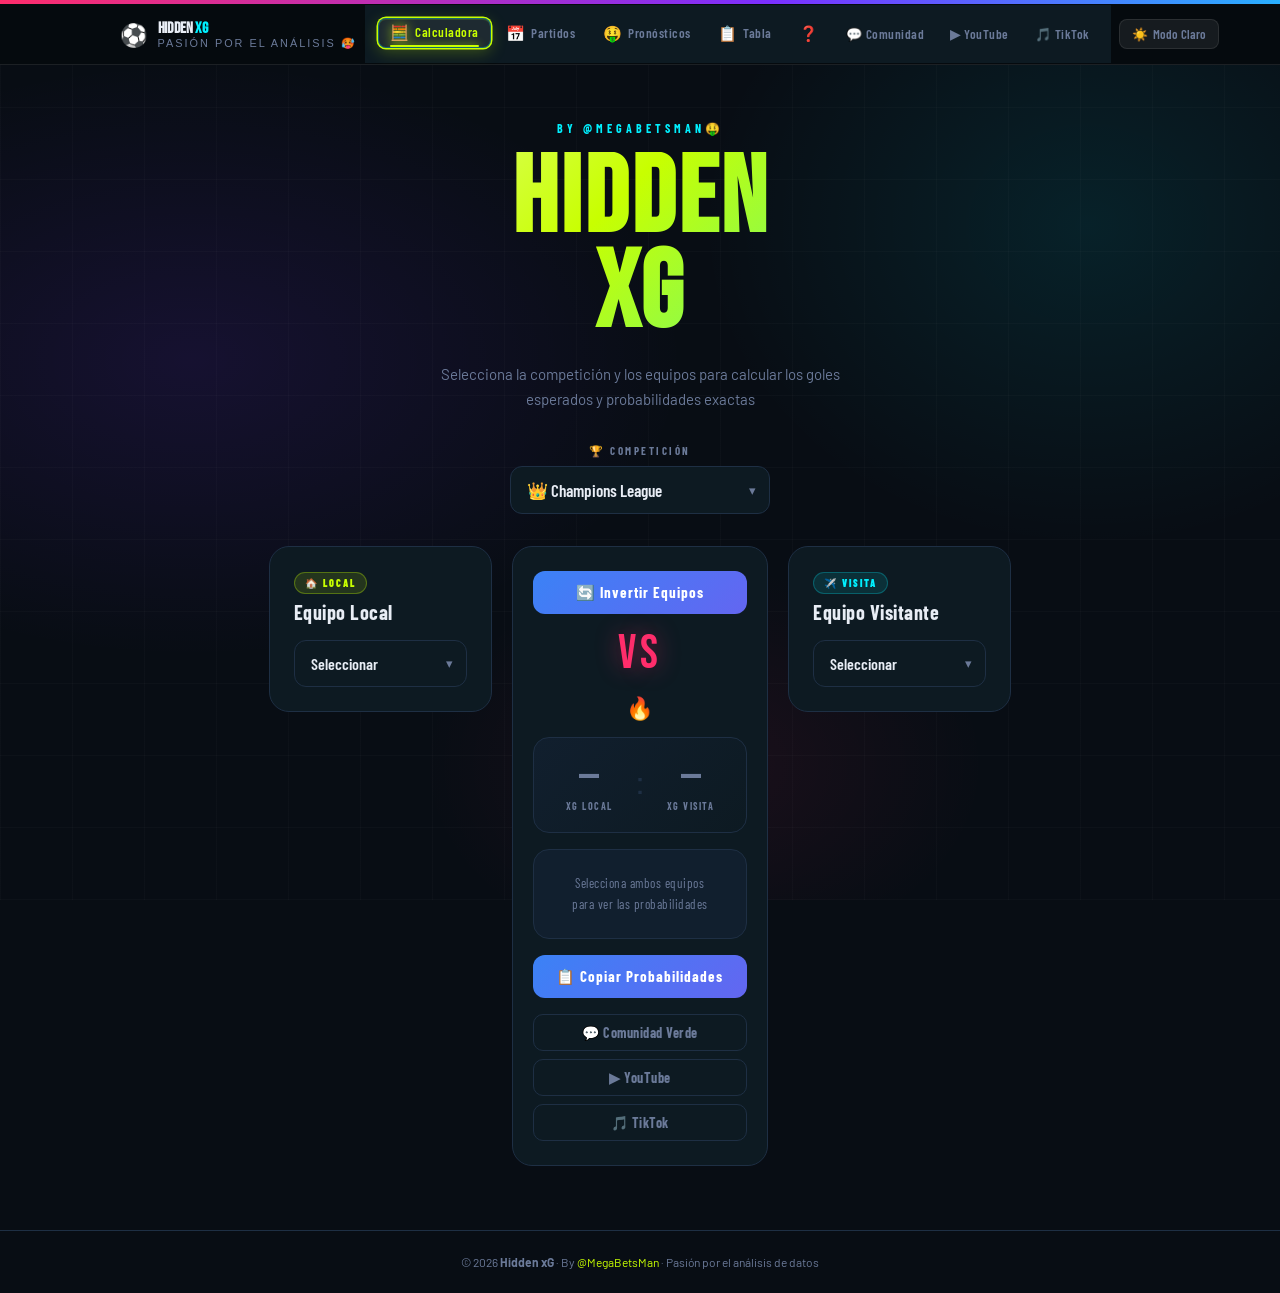
==== commit 115de403: "Add files via upload" ====
--- a/index.html
+++ b/index.html
@@ -331,6 +331,7 @@
         <select id="pron-sort-key">
           <option value="double">Doble Oportunidad</option>
           <option value="single">Única Oportunidad</option>
+          <option value="unidades">Diferencia de Goles</option>
         </select>
       </div>
       <div class="pron-ctrl-group">
--- a/styles.css
+++ b/styles.css
@@ -293,10 +293,6 @@
     box-shadow: 5px 0 15px rgba(0,0,0,0.5);
   }
 
-  .nav-links.active {
-    /*transform: translateX(0); /* Se desliza hacia adentro */
-  }
-
   .menu-close {
     display: block;
     position: absolute;
@@ -1879,13 +1875,14 @@
   display: grid;
   /* Forzamos 3 columnas de igual ancho */
   grid-template-columns: repeat(3, 1fr); 
-  gap: 1rem;
+  gap: 2rem 1.5rem;
   /* Aseguramos que el grid use el 100% del contenedor */
   width: 100%;
-  max-width: 1200px; /* O el ancho máximo de tu diseño */
+  max-width: 1400px; /* Dale espacio para que las 3 columnas respiren */
+  padding: 20px 0; /* Elimina paddings que empujen el grid hacia adentro */
+  /*max-width: all;/*1200px; /* O el ancho máximo de tu diseño */
   margin: 0 auto;
-  animation: fadeDown 0.5s 0.1s ease both;
-
+  justify-content: center;
   animation: fadeDown 0.5s 0.1s ease both;
 }
 
@@ -1902,6 +1899,12 @@
   }
 }
 
+/* ── RESPONSIVE ── */
+@media (max-width: 600px) {
+  .pron-list { grid-template-columns: 1fr; }
+  .pron-teams { flex-direction: column; align-items: flex-start; gap: 2px; }
+  .pron-vs { display: none; }
+}
 /* Card base */
 .pron-card {
   display: flex;
@@ -1963,12 +1966,13 @@
 
 /* Card body */
 .pron-card-body {
-  flex: 1;           /* Ocupa todo el ancho restante de la card */
-  min-width: 0;      /* Evita que textos largos (nombres de equipos) rompan el diseño */
+  flex: 1;
+  min-width: 0;
   display: flex;
   flex-direction: column;
-  gap: 10px;         /* Un poco más de aire entre elementos */
-  justify-content: center; /* Centra el contenido verticalmente */
+  gap: 8px;
+  /* Eliminamos cualquier margen lateral interno extra */
+  margin: 0;
 }
 
 /* Match header */
@@ -2105,12 +2109,6 @@
 }
 .pron-dom strong { color: var(--reallyhot); }
 
-/* ── RESPONSIVE ── */
-@media (max-width: 600px) {
-  .pron-list { grid-template-columns: 1fr; }
-  .pron-teams { flex-direction: column; align-items: flex-start; gap: 2px; }
-  .pron-vs { display: none; }
-}
 
 
 
@@ -2133,14 +2131,19 @@
 }
 
 #section-pronosticos .section-inner {
-  max-width: 860px;
-  margin: 0 auto;
+  width: 100%;
+  max-width: 1600px; /* O el ancho máximo que desees para que no sea INFINITO */
+  margin-left: auto;
+  margin-right: auto;
+  padding: 0 0px;
+}
+
+main, .section-inner { /* El padre directo */
   display: flex;
   flex-direction: column;
-  gap: 2rem;
-}
-
-
+  align-items: center; /* Centra todo lo que esté adentro */
+  width: 100%;
+}
 
 /* ═══════════════════════════════════════════════════════════════
    CONTROLES — fila de selects
